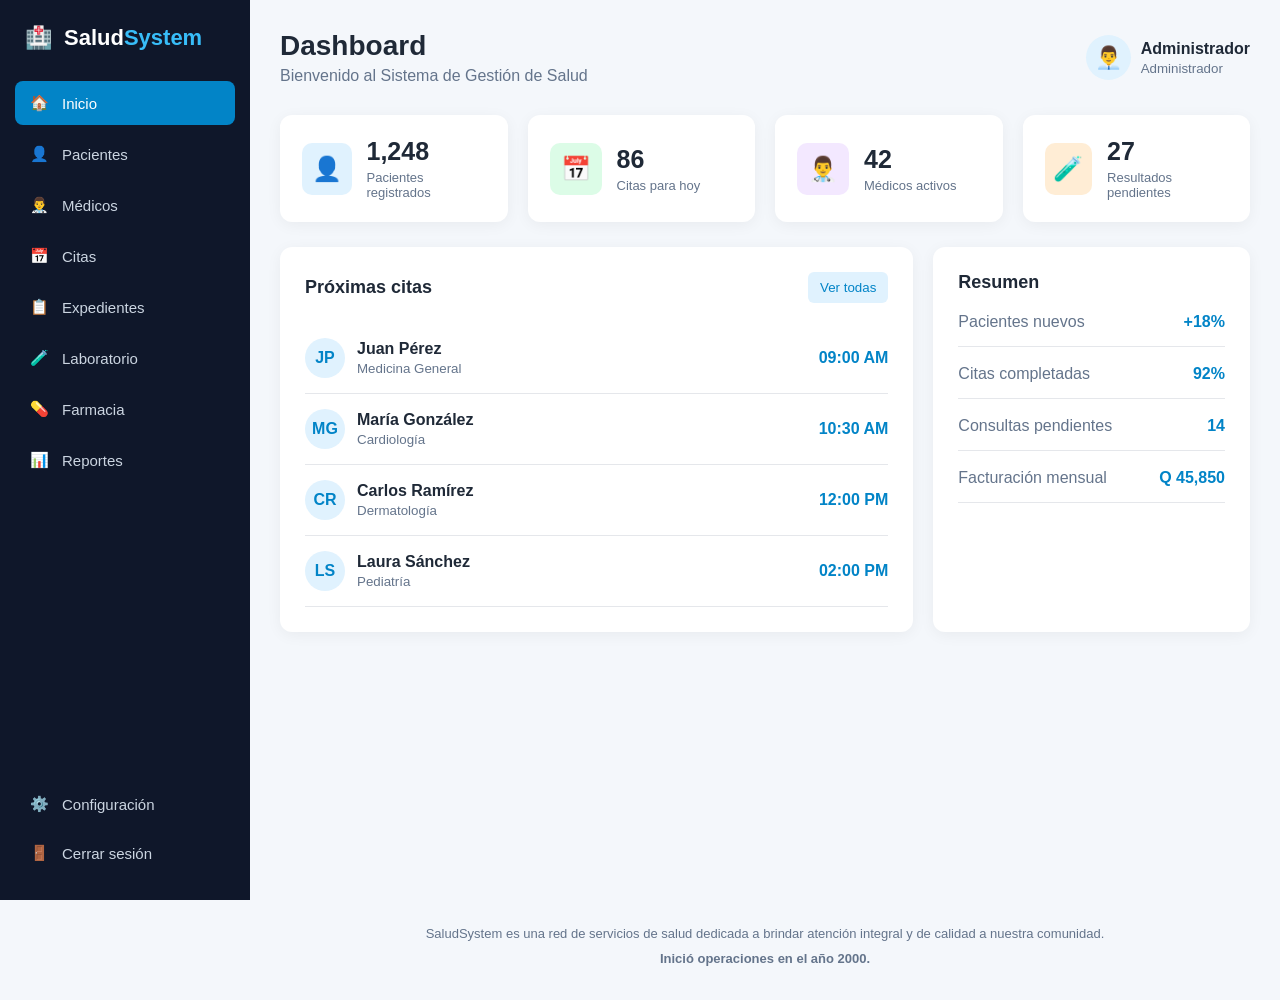
==== index.html @ f57873f2 "int Int" ====
<!DOCTYPE html>
<html lang="es">
<head>
    <meta charset="UTF-8">
    <meta name="viewport" content="width=device-width, initial-scale=1.0">

    <title>Sistema de Gestión de Salud</title>

    <link rel="stylesheet" href="index.css">
</head>

<body>

    <!-- MENÚ LATERAL -->
    <aside class="sidebar">

        <div class="logo">
            🏥
            <span>Salud<span>System</span></span>
        </div>

        <nav>

            <a href="index.html" class="active">
                🏠
            <span>Inicio</span>
        </a>

            <a href="pacientes/pacientes.html">
                👤
            <span>Pacientes</span>
        </a>

        <a href="medicos/medicos.html">
            👨‍⚕️
            <span>Médicos</span>
        </a>

        <a href="citas/citas.html">
            📅
            <span>Citas</span>
        </a>

        <a href="expedientes/expedientes.html">
            📋
            <span>Expedientes</span>
        </a>

        <a href="laboratorio/laboratorio.html">
            🧪
            <span>Laboratorio</span>
        </a>

        <a href="farmacia/farmacia.html">
            💊
            <span>Farmacia</span>
        </a>

        <a href="reportes/reportes.html">
            📊
            <span>Reportes</span>
        </a>
        

    </nav>


        <div class="sidebar-bottom">

            <a href="configuracion/configuracion.html">
                ⚙️
                 <span>Configuración</span>
            </a>

            <a href="login/login.html" id="cerrarSesion">
                🚪
                <span>Cerrar sesión</span>
            </a>

        </div>

    </aside>


    <!-- CONTENIDO PRINCIPAL -->
    <main class="main">

        <!-- BARRA SUPERIOR -->
        <header class="topbar">

            <div>
                <h2>Dashboard</h2>
                <p>Bienvenido al Sistema de Gestión de Salud</p>
            </div>

            <div class="user">

                <div class="user-icon">
                    👨‍💼
                </div>

                <div>
                    <strong>Administrador</strong>
                    <small>Administrador</small>
                </div>

            </div>

        </header>


        <!-- TARJETAS -->
        <section class="cards">

            <div class="card">

                <div class="card-icon blue">
                    👤
                </div>

                <div>
                    <h3>1,248</h3>
                    <p>Pacientes registrados</p>
                </div>

            </div>


            <div class="card">

                <div class="card-icon green">
                    📅
                </div>

                <div>
                    <h3>86</h3>
                    <p>Citas para hoy</p>
                </div>

            </div>


            <div class="card">

                <div class="card-icon purple">
                    👨‍⚕️
                </div>

                <div>
                    <h3>42</h3>
                    <p>Médicos activos</p>
                </div>

            </div>


            <div class="card">

                <div class="card-icon orange">
                    🧪
                </div>

                <div>
                    <h3>27</h3>
                    <p>Resultados pendientes</p>
                </div>

            </div>

        </section>


        <!-- CONTENIDO -->
        <section class="dashboard-grid">

            <div class="panel">

                <div class="panel-header">

                    <h3>Próximas citas</h3>

                    <button>Ver todas</button>

                </div>


                <div class="appointment">

                    <div class="patient">
                        <div class="avatar">JP</div>

                        <div>
                            <strong>Juan Pérez</strong>
                            <small>Medicina General</small>
                        </div>
                    </div>

                    <span>09:00 AM</span>

                </div>


                <div class="appointment">

                    <div class="patient">
                        <div class="avatar">MG</div>

                        <div>
                            <strong>María González</strong>
                            <small>Cardiología</small>
                        </div>
                    </div>

                    <span>10:30 AM</span>

                </div>


                <div class="appointment">

                    <div class="patient">
                        <div class="avatar">CR</div>

                        <div>
                            <strong>Carlos Ramírez</strong>
                            <small>Dermatología</small>
                        </div>
                    </div>

                    <span>12:00 PM</span>

                </div>


                <div class="appointment">

                    <div class="patient">
                        <div class="avatar">LS</div>

                        <div>
                            <strong>Laura Sánchez</strong>
                            <small>Pediatría</small>
                        </div>
                    </div>

                    <span>02:00 PM</span>

                </div>

            </div>


            <div class="panel">

                <div class="panel-header">

                    <h3>Resumen</h3>

                </div>

                <div class="summary">

                    <div>
                        <span>Pacientes nuevos</span>
                        <strong>+18%</strong>
                    </div>

                    <div>
                        <span>Citas completadas</span>
                        <strong>92%</strong>
                    </div>

                    <div>
                        <span>Consultas pendientes</span>
                        <strong>14</strong>
                    </div>

                    <div>
                        <span>Facturación mensual</span>
                        <strong>Q 45,850</strong>
                    </div>

                </div>

            </div>

        </section>

    </main>
    
    <footer class="site-footer">
        <div class="container">
            <p>SaludSystem es una red de servicios de salud dedicada a brindar atención integral y de calidad a nuestra comunidad.</p>
            <p><strong>Inició operaciones en el año 2000.</strong></p>
        </div>
    </footer>

    <script src="index.js"></script>

</body>
</html>
---- index.css ----
* {
    margin: 0;
    padding: 0;
    box-sizing: border-box;
}

body {
    font-family: Arial, Helvetica, sans-serif;
    background: #f4f7fb;
    color: #1f2937;
}


/* =========================
   MENÚ LATERAL
========================= */

.sidebar {
    position: fixed;
    left: 0;
    top: 0;

    width: 250px;
    height: 100vh;

    background: #0f172a;
    color: white;

    display: flex;
    flex-direction: column;

    padding: 25px 15px;
}


.logo {
    display: flex;
    align-items: center;
    gap: 12px;

    font-size: 22px;
    font-weight: bold;

    padding: 0 10px 30px;
}

.logo span span {
    color: #38bdf8;
}


.sidebar nav {
    display: flex;
    flex-direction: column;
    gap: 7px;
}


.sidebar a {
    text-decoration: none;
    color: #cbd5e1;

    padding: 13px 15px;

    border-radius: 8px;

    display: flex;
    align-items: center;
    gap: 13px;

    font-size: 15px;

    transition: 0.2s;
}


.sidebar a:hover {
    background: #1e293b;
    color: white;
}


.sidebar a.active {
    background: #0284c7;
    color: white;
}


.sidebar-bottom {
    margin-top: auto;

    display: flex;
    flex-direction: column;
    gap: 5px;
}


/* =========================
   CONTENIDO
========================= */

.main {
    margin-left: 250px;

    min-height: 100vh;

    padding: 30px;
}


/* =========================
   BARRA SUPERIOR
========================= */

.topbar {
    display: flex;

    justify-content: space-between;
    align-items: center;

    margin-bottom: 30px;
}


.topbar h2 {
    font-size: 28px;
    margin-bottom: 5px;
}


.topbar p {
    color: #64748b;
}


.user {
    display: flex;
    align-items: center;
    gap: 10px;
}


.user-icon {
    width: 45px;
    height: 45px;

    border-radius: 50%;

    background: #e0f2fe;

    display: flex;
    align-items: center;
    justify-content: center;

    font-size: 22px;
}


.user small {
    display: block;
    color: #64748b;

    margin-top: 3px;
}


/* =========================
   TARJETAS
========================= */

.cards {
    display: grid;

    grid-template-columns: repeat(4, 1fr);

    gap: 20px;

    margin-bottom: 25px;
}


.card {
    background: white;

    padding: 22px;

    border-radius: 12px;

    display: flex;
    align-items: center;

    gap: 15px;

    box-shadow: 0 3px 15px rgba(0,0,0,0.05);
}


.card-icon {
    width: 52px;
    height: 52px;

    border-radius: 10px;

    display: flex;
    align-items: center;
    justify-content: center;

    font-size: 24px;
}


.blue {
    background: #e0f2fe;
}


.green {
    background: #dcfce7;
}


.purple {
    background: #f3e8ff;
}


.orange {
    background: #ffedd5;
}


.card h3 {
    font-size: 25px;
}


.card p {
    color: #64748b;

    font-size: 13px;

    margin-top: 4px;
}


/* =========================
   PANELES
========================= */

.dashboard-grid {
    display: grid;

    grid-template-columns: 2fr 1fr;

    gap: 20px;
}


.panel {
    background: white;

    border-radius: 12px;

    padding: 25px;

    box-shadow: 0 3px 15px rgba(0,0,0,0.05);
}


.panel-header {
    display: flex;

    justify-content: space-between;

    align-items: center;

    margin-bottom: 20px;
}


.panel-header h3 {
    font-size: 18px;
}


.panel-header button {
    border: none;

    background: #e0f2fe;

    color: #0284c7;

    padding: 8px 12px;

    border-radius: 6px;

    cursor: pointer;
}


/* =========================
   CITAS
========================= */

.appointment {
    display: flex;

    justify-content: space-between;
    align-items: center;

    padding: 15px 0;

    border-bottom: 1px solid #e5e7eb;
}


.patient {
    display: flex;

    align-items: center;

    gap: 12px;
}


.avatar {
    width: 40px;
    height: 40px;

    border-radius: 50%;

    background: #e0f2fe;

    color: #0284c7;

    display: flex;
    align-items: center;
    justify-content: center;

    font-weight: bold;
}


.patient small {
    display: block;

    color: #64748b;

    margin-top: 3px;
}


.appointment > span {
    color: #0284c7;

    font-weight: bold;
}


/* =========================
   RESUMEN
========================= */

.summary {
    display: flex;

    flex-direction: column;

    gap: 18px;
}


.summary div {
    display: flex;

    justify-content: space-between;

    padding-bottom: 15px;

    border-bottom: 1px solid #e5e7eb;
}


.summary span {
    color: #64748b;
}


.summary strong {
    color: #0284c7;
}


/* =========================
   PIE DE PÁGINA
========================= */

.site-footer {
    width: calc(100% - 250px);
    margin-left: 250px;
    padding: 24px 30px 30px;
    text-align: center;
    color: #64748b;
    font-size: 13px;
    line-height: 1.6;
}


.site-footer .container {
    max-width: 850px;
    margin: 0 auto;
}


.site-footer p + p {
    margin-top: 4px;
}


/* =========================
   RESPONSIVE
========================= */

@media (max-width: 1000px) {

    .cards {
        grid-template-columns: repeat(2, 1fr);
    }

    .dashboard-grid {
        grid-template-columns: 1fr;
    }

}


@media (max-width: 700px) {

    .sidebar {
        width: 70px;
    }

    .sidebar .logo span,
    .sidebar a span {
        display: none;
    }

    .main {
        margin-left: 70px;

        padding: 20px;
    }

    .site-footer {
        width: calc(100% - 70px);
        margin-left: 70px;
        padding: 20px;
    }

    .cards {
        grid-template-columns: 1fr;
    }

}
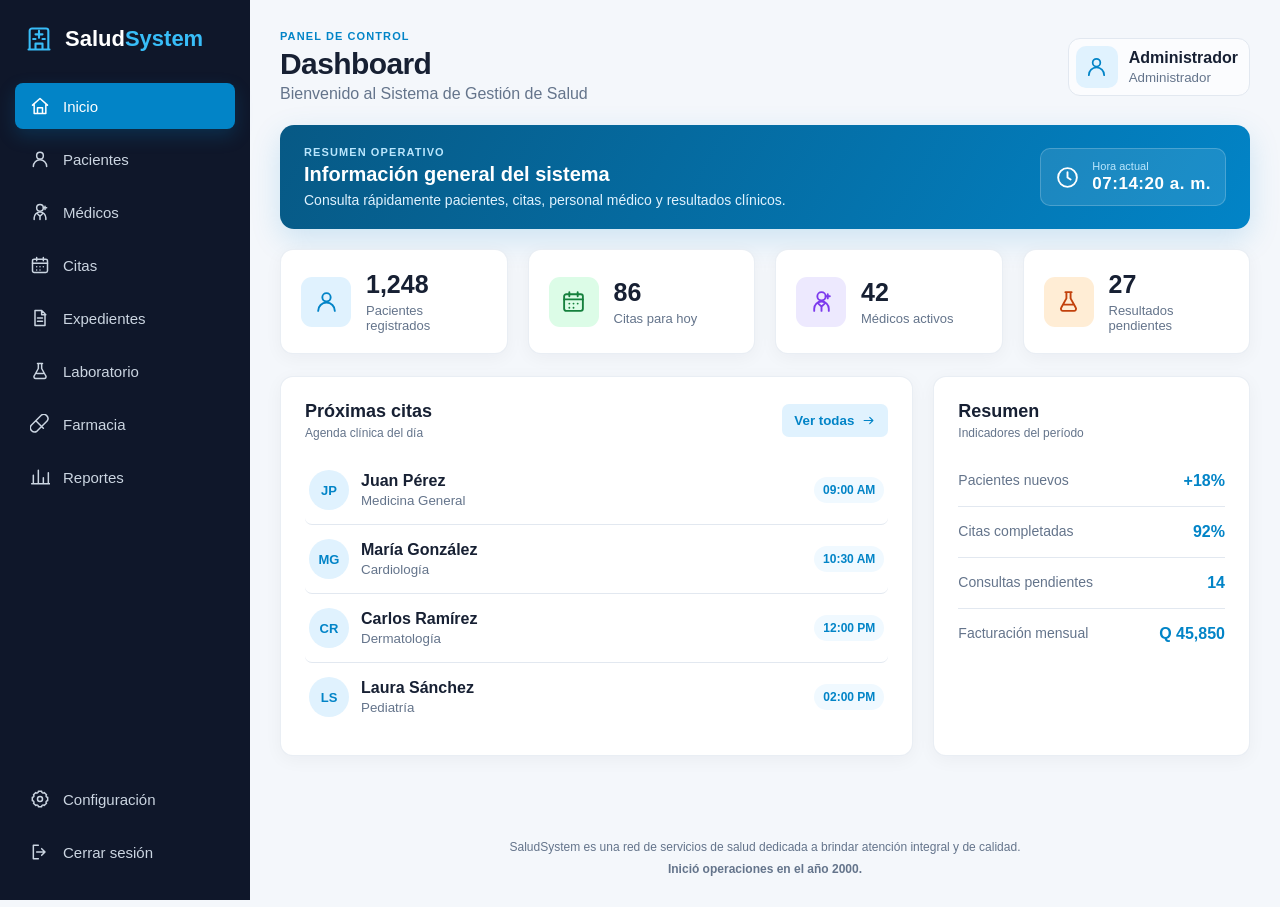
==== commit 25f3b54b: "Conexion de todos los modulos a la bd de Oracle" ====
--- a/index.html
+++ b/index.html
@@ -3,299 +3,119 @@
 <head>
     <meta charset="UTF-8">
     <meta name="viewport" content="width=device-width, initial-scale=1.0">
+    <title>Inicio | SaludSystem</title>
+    <link rel="stylesheet" href="index.css?v=2">
+</head>
+<body>
+    <svg class="svg-library" aria-hidden="true">
+        <symbol id="i-hospital" viewBox="0 0 24 24"><path d="M4 21V5a2 2 0 0 1 2-2h12a2 2 0 0 1 2 2v16M9 21v-5h6v5M9 8h6M12 5v6M7 12h2M15 12h2M3 21h18"/></symbol>
+        <symbol id="i-home" viewBox="0 0 24 24"><path d="m3 11 9-8 9 8M5 10v11h14V10M9 21v-7h6v7"/></symbol>
+        <symbol id="i-user" viewBox="0 0 24 24"><circle cx="12" cy="8" r="4"/><path d="M4 21a8 8 0 0 1 16 0"/></symbol>
+        <symbol id="i-doctor" viewBox="0 0 24 24"><circle cx="12" cy="7" r="4"/><path d="M5 21v-2a7 7 0 0 1 14 0v2M9 14l3 3 3-3M12 17v4M18 5v4M16 7h4"/></symbol>
+        <symbol id="i-calendar" viewBox="0 0 24 24"><rect x="3" y="5" width="18" height="16" rx="2"/><path d="M16 3v4M8 3v4M3 10h18M8 14h.01M12 14h.01M16 14h.01M8 18h.01M12 18h.01"/></symbol>
+        <symbol id="i-file" viewBox="0 0 24 24"><path d="M6 3h8l4 4v14H6zM14 3v5h5M9 12h6M9 16h6"/></symbol>
+        <symbol id="i-flask" viewBox="0 0 24 24"><path d="M9 3h6M10 3v6l-5 9a2 2 0 0 0 2 3h10a2 2 0 0 0 2-3l-5-9V3M8 15h8"/></symbol>
+        <symbol id="i-pill" viewBox="0 0 24 24"><path d="M8.5 20.5a5 5 0 0 1-7-7l12-12a5 5 0 0 1 7 7zM7 8l9 9"/></symbol>
+        <symbol id="i-chart" viewBox="0 0 24 24"><path d="M4 20V10M10 20V4M16 20v-7M22 20V7M2 20h22"/></symbol>
+        <symbol id="i-settings" viewBox="0 0 24 24"><circle cx="12" cy="12" r="3"/><path d="M19.4 15a1.7 1.7 0 0 0 .3 1.9l.1.1-2.8 2.8-.1-.1a1.7 1.7 0 0 0-1.9-.3 1.7 1.7 0 0 0-1 1.6v.2h-4V21a1.7 1.7 0 0 0-1-1.6 1.7 1.7 0 0 0-1.9.3l-.1.1L4.2 17l.1-.1a1.7 1.7 0 0 0 .3-1.9A1.7 1.7 0 0 0 3 14H2.8v-4H3a1.7 1.7 0 0 0 1.6-1 1.7 1.7 0 0 0-.3-1.9L4.2 7 7 4.2l.1.1A1.7 1.7 0 0 0 9 4.6a1.7 1.7 0 0 0 1-1.6v-.2h4V3a1.7 1.7 0 0 0 1 1.6 1.7 1.7 0 0 0 1.9-.3l.1-.1L19.8 7l-.1.1a1.7 1.7 0 0 0-.3 1.9 1.7 1.7 0 0 0 1.6 1h.2v4H21a1.7 1.7 0 0 0-1.6 1Z"/></symbol>
+        <symbol id="i-logout" viewBox="0 0 24 24"><path d="M10 4H4v16h6M14 8l4 4-4 4M8 12h10"/></symbol>
+        <symbol id="i-clock" viewBox="0 0 24 24"><circle cx="12" cy="12" r="9"/><path d="M12 7v5l3 2"/></symbol>
+        <symbol id="i-arrow" viewBox="0 0 24 24"><path d="M5 12h14M14 7l5 5-5 5"/></symbol>
+    </svg>
 
-    <title>Sistema de Gestión de Salud</title>
-
-    <link rel="stylesheet" href="index.css">
-</head>
-
-<body>
-
-    <!-- MENÚ LATERAL -->
     <aside class="sidebar">
-
         <div class="logo">
-            🏥
+            <svg class="logo-icon"><use href="#i-hospital"/></svg>
             <span>Salud<span>System</span></span>
         </div>
-
-        <nav>
-
-            <a href="index.html" class="active">
-                🏠
-            <span>Inicio</span>
-        </a>
-
-            <a href="pacientes/pacientes.html">
-                👤
-            <span>Pacientes</span>
-        </a>
-
-        <a href="medicos/medicos.html">
-            👨‍⚕️
-            <span>Médicos</span>
-        </a>
-
-        <a href="citas/citas.html">
-            📅
-            <span>Citas</span>
-        </a>
-
-        <a href="expedientes/expedientes.html">
-            📋
-            <span>Expedientes</span>
-        </a>
-
-        <a href="laboratorio/laboratorio.html">
-            🧪
-            <span>Laboratorio</span>
-        </a>
-
-        <a href="farmacia/farmacia.html">
-            💊
-            <span>Farmacia</span>
-        </a>
-
-        <a href="reportes/reportes.html">
-            📊
-            <span>Reportes</span>
-        </a>
-        
-
-    </nav>
-
-
+        <nav aria-label="Navegación principal">
+            <a href="index.html" class="active"><svg><use href="#i-home"/></svg><span>Inicio</span></a>
+            <a href="pacientes/pacientes.html"><svg><use href="#i-user"/></svg><span>Pacientes</span></a>
+            <a href="medicos/medicos.html"><svg><use href="#i-doctor"/></svg><span>Médicos</span></a>
+            <a href="citas/citas.html"><svg><use href="#i-calendar"/></svg><span>Citas</span></a>
+            <a href="expedientes/expedientes.html"><svg><use href="#i-file"/></svg><span>Expedientes</span></a>
+            <a href="laboratorio/laboratorio.html"><svg><use href="#i-flask"/></svg><span>Laboratorio</span></a>
+            <a href="farmacia/farmacia.html"><svg><use href="#i-pill"/></svg><span>Farmacia</span></a>
+            <a href="reportes/reportes.html"><svg><use href="#i-chart"/></svg><span>Reportes</span></a>
+        </nav>
         <div class="sidebar-bottom">
-
-            <a href="configuracion/configuracion.html">
-                ⚙️
-                 <span>Configuración</span>
-            </a>
-
-            <a href="login/login.html" id="cerrarSesion">
-                🚪
-                <span>Cerrar sesión</span>
-            </a>
-
+            <a href="configuracion/configuracion.html"><svg><use href="#i-settings"/></svg><span>Configuración</span></a>
+            <a href="login/login.html" id="cerrarSesion"><svg><use href="#i-logout"/></svg><span>Cerrar sesión</span></a>
         </div>
-
     </aside>
 
-
-    <!-- CONTENIDO PRINCIPAL -->
     <main class="main">
-
-        <!-- BARRA SUPERIOR -->
         <header class="topbar">
-
             <div>
-                <h2>Dashboard</h2>
+                <span class="eyebrow">Panel de control</span>
+                <h1>Dashboard</h1>
                 <p>Bienvenido al Sistema de Gestión de Salud</p>
             </div>
-
             <div class="user">
-
-                <div class="user-icon">
-                    👨‍💼
-                </div>
-
-                <div>
-                    <strong>Administrador</strong>
-                    <small>Administrador</small>
-                </div>
-
+                <div class="user-icon"><svg><use href="#i-user"/></svg></div>
+                <div><strong>Administrador</strong><small>Administrador</small></div>
             </div>
-
         </header>
 
-
-        <!-- TARJETAS -->
-        <section class="cards">
-
-            <div class="card">
-
-                <div class="card-icon blue">
-                    👤
-                </div>
-
-                <div>
-                    <h3>1,248</h3>
-                    <p>Pacientes registrados</p>
-                </div>
-
+        <section class="welcome-strip">
+            <div>
+                <span class="welcome-label">Resumen operativo</span>
+                <h2>Información general del sistema</h2>
+                <p>Consulta rápidamente pacientes, citas, personal médico y resultados clínicos.</p>
             </div>
-
-
-            <div class="card">
-
-                <div class="card-icon green">
-                    📅
-                </div>
-
-                <div>
-                    <h3>86</h3>
-                    <p>Citas para hoy</p>
-                </div>
-
+            <div class="current-time">
+                <svg><use href="#i-clock"/></svg>
+                <div><span>Hora actual</span><strong id="horaActual">--:--:--</strong></div>
             </div>
-
-
-            <div class="card">
-
-                <div class="card-icon purple">
-                    👨‍⚕️
-                </div>
-
-                <div>
-                    <h3>42</h3>
-                    <p>Médicos activos</p>
-                </div>
-
-            </div>
-
-
-            <div class="card">
-
-                <div class="card-icon orange">
-                    🧪
-                </div>
-
-                <div>
-                    <h3>27</h3>
-                    <p>Resultados pendientes</p>
-                </div>
-
-            </div>
-
         </section>
 
-
-        <!-- CONTENIDO -->
-        <section class="dashboard-grid">
-
-            <div class="panel">
-
-                <div class="panel-header">
-
-                    <h3>Próximas citas</h3>
-
-                    <button>Ver todas</button>
-
-                </div>
-
-
-                <div class="appointment">
-
-                    <div class="patient">
-                        <div class="avatar">JP</div>
-
-                        <div>
-                            <strong>Juan Pérez</strong>
-                            <small>Medicina General</small>
-                        </div>
-                    </div>
-
-                    <span>09:00 AM</span>
-
-                </div>
-
-
-                <div class="appointment">
-
-                    <div class="patient">
-                        <div class="avatar">MG</div>
-
-                        <div>
-                            <strong>María González</strong>
-                            <small>Cardiología</small>
-                        </div>
-                    </div>
-
-                    <span>10:30 AM</span>
-
-                </div>
-
-
-                <div class="appointment">
-
-                    <div class="patient">
-                        <div class="avatar">CR</div>
-
-                        <div>
-                            <strong>Carlos Ramírez</strong>
-                            <small>Dermatología</small>
-                        </div>
-                    </div>
-
-                    <span>12:00 PM</span>
-
-                </div>
-
-
-                <div class="appointment">
-
-                    <div class="patient">
-                        <div class="avatar">LS</div>
-
-                        <div>
-                            <strong>Laura Sánchez</strong>
-                            <small>Pediatría</small>
-                        </div>
-                    </div>
-
-                    <span>02:00 PM</span>
-
-                </div>
-
-            </div>
-
-
-            <div class="panel">
-
-                <div class="panel-header">
-
-                    <h3>Resumen</h3>
-
-                </div>
-
-                <div class="summary">
-
-                    <div>
-                        <span>Pacientes nuevos</span>
-                        <strong>+18%</strong>
-                    </div>
-
-                    <div>
-                        <span>Citas completadas</span>
-                        <strong>92%</strong>
-                    </div>
-
-                    <div>
-                        <span>Consultas pendientes</span>
-                        <strong>14</strong>
-                    </div>
-
-                    <div>
-                        <span>Facturación mensual</span>
-                        <strong>Q 45,850</strong>
-                    </div>
-
-                </div>
-
-            </div>
-
+        <section class="cards" aria-label="Indicadores principales">
+            <article class="card">
+                <div class="card-icon blue"><svg><use href="#i-user"/></svg></div>
+                <div><h3>1,248</h3><p>Pacientes registrados</p></div>
+            </article>
+            <article class="card">
+                <div class="card-icon green"><svg><use href="#i-calendar"/></svg></div>
+                <div><h3>86</h3><p>Citas para hoy</p></div>
+            </article>
+            <article class="card">
+                <div class="card-icon purple"><svg><use href="#i-doctor"/></svg></div>
+                <div><h3>42</h3><p>Médicos activos</p></div>
+            </article>
+            <article class="card">
+                <div class="card-icon orange"><svg><use href="#i-flask"/></svg></div>
+                <div><h3>27</h3><p>Resultados pendientes</p></div>
+            </article>
         </section>
 
+        <section class="dashboard-grid">
+            <article class="panel">
+                <div class="panel-header">
+                    <div><h2>Próximas citas</h2><p>Agenda clínica del día</p></div>
+                    <button type="button" id="verCitas">Ver todas <svg><use href="#i-arrow"/></svg></button>
+                </div>
+                <div class="appointment"><div class="patient"><div class="avatar">JP</div><div><strong>Juan Pérez</strong><small>Medicina General</small></div></div><span>09:00 AM</span></div>
+                <div class="appointment"><div class="patient"><div class="avatar">MG</div><div><strong>María González</strong><small>Cardiología</small></div></div><span>10:30 AM</span></div>
+                <div class="appointment"><div class="patient"><div class="avatar">CR</div><div><strong>Carlos Ramírez</strong><small>Dermatología</small></div></div><span>12:00 PM</span></div>
+                <div class="appointment"><div class="patient"><div class="avatar">LS</div><div><strong>Laura Sánchez</strong><small>Pediatría</small></div></div><span>02:00 PM</span></div>
+            </article>
+
+            <article class="panel">
+                <div class="panel-header"><div><h2>Resumen</h2><p>Indicadores del período</p></div></div>
+                <div class="summary">
+                    <div><span>Pacientes nuevos</span><strong>+18%</strong></div>
+                    <div><span>Citas completadas</span><strong>92%</strong></div>
+                    <div><span>Consultas pendientes</span><strong>14</strong></div>
+                    <div><span>Facturación mensual</span><strong>Q 45,850</strong></div>
+                </div>
+            </article>
+        </section>
     </main>
-    
+
     <footer class="site-footer">
-        <div class="container">
-            <p>SaludSystem es una red de servicios de salud dedicada a brindar atención integral y de calidad a nuestra comunidad.</p>
-            <p><strong>Inició operaciones en el año 2000.</strong></p>
-        </div>
+        <p>SaludSystem es una red de servicios de salud dedicada a brindar atención integral y de calidad.</p>
+        <p><strong>Inició operaciones en el año 2000.</strong></p>
     </footer>
-
-    <script src="index.js"></script>
-
+    <script src="index.js?v=2"></script>
 </body>
-</html>+</html>
--- a/index.css
+++ b/index.css
@@ -1,464 +1,23 @@
-* {
-    margin: 0;
-    padding: 0;
-    box-sizing: border-box;
-}
-
-body {
-    font-family: Arial, Helvetica, sans-serif;
-    background: #f4f7fb;
-    color: #1f2937;
-}
-
-
-/* =========================
-   MENÚ LATERAL
-========================= */
-
-.sidebar {
-    position: fixed;
-    left: 0;
-    top: 0;
-
-    width: 250px;
-    height: 100vh;
-
-    background: #0f172a;
-    color: white;
-
-    display: flex;
-    flex-direction: column;
-
-    padding: 25px 15px;
-}
-
-
-.logo {
-    display: flex;
-    align-items: center;
-    gap: 12px;
-
-    font-size: 22px;
-    font-weight: bold;
-
-    padding: 0 10px 30px;
-}
-
-.logo span span {
-    color: #38bdf8;
-}
-
-
-.sidebar nav {
-    display: flex;
-    flex-direction: column;
-    gap: 7px;
-}
-
-
-.sidebar a {
-    text-decoration: none;
-    color: #cbd5e1;
-
-    padding: 13px 15px;
-
-    border-radius: 8px;
-
-    display: flex;
-    align-items: center;
-    gap: 13px;
-
-    font-size: 15px;
-
-    transition: 0.2s;
-}
-
-
-.sidebar a:hover {
-    background: #1e293b;
-    color: white;
-}
-
-
-.sidebar a.active {
-    background: #0284c7;
-    color: white;
-}
-
-
-.sidebar-bottom {
-    margin-top: auto;
-
-    display: flex;
-    flex-direction: column;
-    gap: 5px;
-}
-
-
-/* =========================
-   CONTENIDO
-========================= */
-
-.main {
-    margin-left: 250px;
-
-    min-height: 100vh;
-
-    padding: 30px;
-}
-
-
-/* =========================
-   BARRA SUPERIOR
-========================= */
-
-.topbar {
-    display: flex;
-
-    justify-content: space-between;
-    align-items: center;
-
-    margin-bottom: 30px;
-}
-
-
-.topbar h2 {
-    font-size: 28px;
-    margin-bottom: 5px;
-}
-
-
-.topbar p {
-    color: #64748b;
-}
-
-
-.user {
-    display: flex;
-    align-items: center;
-    gap: 10px;
-}
-
-
-.user-icon {
-    width: 45px;
-    height: 45px;
-
-    border-radius: 50%;
-
-    background: #e0f2fe;
-
-    display: flex;
-    align-items: center;
-    justify-content: center;
-
-    font-size: 22px;
-}
-
-
-.user small {
-    display: block;
-    color: #64748b;
-
-    margin-top: 3px;
-}
-
-
-/* =========================
-   TARJETAS
-========================= */
-
-.cards {
-    display: grid;
-
-    grid-template-columns: repeat(4, 1fr);
-
-    gap: 20px;
-
-    margin-bottom: 25px;
-}
-
-
-.card {
-    background: white;
-
-    padding: 22px;
-
-    border-radius: 12px;
-
-    display: flex;
-    align-items: center;
-
-    gap: 15px;
-
-    box-shadow: 0 3px 15px rgba(0,0,0,0.05);
-}
-
-
-.card-icon {
-    width: 52px;
-    height: 52px;
-
-    border-radius: 10px;
-
-    display: flex;
-    align-items: center;
-    justify-content: center;
-
-    font-size: 24px;
-}
-
-
-.blue {
-    background: #e0f2fe;
-}
-
-
-.green {
-    background: #dcfce7;
-}
-
-
-.purple {
-    background: #f3e8ff;
-}
-
-
-.orange {
-    background: #ffedd5;
-}
-
-
-.card h3 {
-    font-size: 25px;
-}
-
-
-.card p {
-    color: #64748b;
-
-    font-size: 13px;
-
-    margin-top: 4px;
-}
-
-
-/* =========================
-   PANELES
-========================= */
-
-.dashboard-grid {
-    display: grid;
-
-    grid-template-columns: 2fr 1fr;
-
-    gap: 20px;
-}
-
-
-.panel {
-    background: white;
-
-    border-radius: 12px;
-
-    padding: 25px;
-
-    box-shadow: 0 3px 15px rgba(0,0,0,0.05);
-}
-
-
-.panel-header {
-    display: flex;
-
-    justify-content: space-between;
-
-    align-items: center;
-
-    margin-bottom: 20px;
-}
-
-
-.panel-header h3 {
-    font-size: 18px;
-}
-
-
-.panel-header button {
-    border: none;
-
-    background: #e0f2fe;
-
-    color: #0284c7;
-
-    padding: 8px 12px;
-
-    border-radius: 6px;
-
-    cursor: pointer;
-}
-
-
-/* =========================
-   CITAS
-========================= */
-
-.appointment {
-    display: flex;
-
-    justify-content: space-between;
-    align-items: center;
-
-    padding: 15px 0;
-
-    border-bottom: 1px solid #e5e7eb;
-}
-
-
-.patient {
-    display: flex;
-
-    align-items: center;
-
-    gap: 12px;
-}
-
-
-.avatar {
-    width: 40px;
-    height: 40px;
-
-    border-radius: 50%;
-
-    background: #e0f2fe;
-
-    color: #0284c7;
-
-    display: flex;
-    align-items: center;
-    justify-content: center;
-
-    font-weight: bold;
-}
-
-
-.patient small {
-    display: block;
-
-    color: #64748b;
-
-    margin-top: 3px;
-}
-
-
-.appointment > span {
-    color: #0284c7;
-
-    font-weight: bold;
-}
-
-
-/* =========================
-   RESUMEN
-========================= */
-
-.summary {
-    display: flex;
-
-    flex-direction: column;
-
-    gap: 18px;
-}
-
-
-.summary div {
-    display: flex;
-
-    justify-content: space-between;
-
-    padding-bottom: 15px;
-
-    border-bottom: 1px solid #e5e7eb;
-}
-
-
-.summary span {
-    color: #64748b;
-}
-
-
-.summary strong {
-    color: #0284c7;
-}
-
-
-/* =========================
-   PIE DE PÁGINA
-========================= */
-
-.site-footer {
-    width: calc(100% - 250px);
-    margin-left: 250px;
-    padding: 24px 30px 30px;
-    text-align: center;
-    color: #64748b;
-    font-size: 13px;
-    line-height: 1.6;
-}
-
-
-.site-footer .container {
-    max-width: 850px;
-    margin: 0 auto;
-}
-
-
-.site-footer p + p {
-    margin-top: 4px;
-}
-
-
-/* =========================
-   RESPONSIVE
-========================= */
-
-@media (max-width: 1000px) {
-
-    .cards {
-        grid-template-columns: repeat(2, 1fr);
-    }
-
-    .dashboard-grid {
-        grid-template-columns: 1fr;
-    }
-
-}
-
-
-@media (max-width: 700px) {
-
-    .sidebar {
-        width: 70px;
-    }
-
-    .sidebar .logo span,
-    .sidebar a span {
-        display: none;
-    }
-
-    .main {
-        margin-left: 70px;
-
-        padding: 20px;
-    }
-
-    .site-footer {
-        width: calc(100% - 70px);
-        margin-left: 70px;
-        padding: 20px;
-    }
-
-    .cards {
-        grid-template-columns: 1fr;
-    }
-
-}+:root{--navy:#0f172a;--navy-soft:#1e293b;--primary:#0284c7;--primary-dark:#0369a1;--page:#f4f7fb;--text:#172033;--muted:#64748b;--line:#e2e8f0;--white:#fff}
+*{margin:0;padding:0;box-sizing:border-box}
+body{font-family:Arial,Helvetica,sans-serif;background:var(--page);color:var(--text);min-height:100vh}
+.svg-library{position:absolute;width:0;height:0;overflow:hidden}
+.sidebar{position:fixed;inset:0 auto 0 0;width:250px;height:100vh;background:var(--navy);color:#fff;padding:25px 15px;display:flex;flex-direction:column;z-index:20}
+.logo{display:flex;align-items:center;gap:12px;font-size:22px;font-weight:700;padding:0 10px 30px}.logo span span{color:#38bdf8}.logo-icon{width:28px;height:28px;color:#38bdf8}
+.sidebar nav,.sidebar-bottom{display:flex;flex-direction:column;gap:7px}.sidebar-bottom{margin-top:auto}
+.sidebar a{position:relative;display:flex;align-items:center;gap:13px;padding:13px 15px;border-radius:8px;color:#cbd5e1;text-decoration:none;font-size:15px;transition:.2s}
+.sidebar a svg{width:20px;height:20px;flex:none}.sidebar a:hover{background:var(--navy-soft);color:#fff;transform:translateX(2px)}.sidebar a.active{background:var(--primary);color:#fff;box-shadow:0 7px 18px rgba(2,132,199,.22)}
+svg{fill:none;stroke:currentColor;stroke-width:1.8;stroke-linecap:round;stroke-linejoin:round}
+.main{margin-left:250px;min-height:calc(100vh - 84px);padding:30px}
+.topbar{display:flex;justify-content:space-between;align-items:center;margin-bottom:22px}.eyebrow,.welcome-label{display:block;color:var(--primary);font-size:11px;font-weight:700;text-transform:uppercase;letter-spacing:.1em;margin-bottom:5px}.topbar h1{font-size:30px;letter-spacing:-.02em}.topbar p{color:var(--muted);margin-top:4px}
+.user{display:flex;align-items:center;gap:11px;padding:7px 11px 7px 7px;border:1px solid var(--line);border-radius:12px;background:rgba(255,255,255,.7)}.user-icon{width:42px;height:42px;border-radius:10px;background:#e0f2fe;color:var(--primary);display:grid;place-items:center}.user-icon svg{width:23px;height:23px}.user small{display:block;color:var(--muted);margin-top:3px}
+.welcome-strip{display:flex;justify-content:space-between;align-items:center;gap:25px;margin-bottom:20px;padding:21px 24px;border-radius:14px;color:#fff;background:linear-gradient(120deg,#075985,#0284c7);box-shadow:0 10px 30px rgba(2,132,199,.17)}.welcome-strip .welcome-label{color:#bae6fd}.welcome-strip h2{font-size:20px}.welcome-strip p{color:#e0f2fe;margin-top:6px;font-size:14px}.current-time{display:flex;align-items:center;gap:12px;min-width:185px;padding:11px 14px;border:1px solid rgba(255,255,255,.2);border-radius:10px;background:rgba(255,255,255,.1)}.current-time svg{width:25px;height:25px}.current-time span{display:block;font-size:11px;color:#bae6fd}.current-time strong{display:block;margin-top:2px;font-size:17px;letter-spacing:.03em}
+.cards{display:grid;grid-template-columns:repeat(4,minmax(0,1fr));gap:20px;margin-bottom:22px}.card{background:var(--white);padding:20px;border:1px solid rgba(226,232,240,.75);border-radius:13px;display:flex;align-items:center;gap:15px;box-shadow:0 4px 18px rgba(15,23,42,.045);transition:transform .2s,box-shadow .2s}.card:hover{transform:translateY(-3px);box-shadow:0 12px 28px rgba(15,23,42,.09)}.card-icon{width:50px;height:50px;flex:none;border-radius:11px;display:grid;place-items:center}.card-icon svg{width:25px;height:25px}.blue{background:#e0f2fe;color:#0284c7}.green{background:#dcfce7;color:#15803d}.purple{background:#ede9fe;color:#7c3aed}.orange{background:#ffedd5;color:#c2410c}.card h3{font-size:25px}.card p{color:var(--muted);font-size:13px;margin-top:4px}
+.dashboard-grid{display:grid;grid-template-columns:minmax(0,2fr) minmax(270px,1fr);gap:20px}.panel{background:#fff;border:1px solid rgba(226,232,240,.75);border-radius:13px;padding:24px;box-shadow:0 4px 18px rgba(15,23,42,.045)}.panel-header{display:flex;justify-content:space-between;align-items:center;margin-bottom:16px}.panel-header h2{font-size:18px}.panel-header p{color:var(--muted);font-size:12px;margin-top:4px}.panel-header button{border:0;background:#e0f2fe;color:var(--primary);padding:9px 12px;border-radius:7px;cursor:pointer;font-weight:700;display:inline-flex;align-items:center;gap:7px}.panel-header button svg{width:15px;height:15px}.panel-header button:hover{background:#bae6fd;color:var(--primary-dark)}
+.appointment{display:flex;justify-content:space-between;align-items:center;padding:14px 4px;border-bottom:1px solid var(--line);border-radius:7px;transition:.2s}.appointment:last-child{border-bottom:0}.appointment:hover{padding-left:10px;padding-right:10px;background:#f8fafc}.patient{display:flex;align-items:center;gap:12px}.avatar{width:40px;height:40px;border-radius:50%;background:#e0f2fe;color:var(--primary);display:grid;place-items:center;font-weight:700;font-size:13px}.patient small{display:block;color:var(--muted);margin-top:3px}.appointment>span{padding:6px 9px;border-radius:20px;background:#f0f9ff;color:var(--primary);font-size:12px;font-weight:700}
+.summary{display:flex;flex-direction:column}.summary div{display:flex;justify-content:space-between;gap:15px;padding:16px 0;border-bottom:1px solid var(--line)}.summary div:last-child{border-bottom:0}.summary span{color:var(--muted);font-size:14px}.summary strong{color:var(--primary);white-space:nowrap}
+.site-footer{width:calc(100% - 250px);margin-left:250px;padding:22px 30px 28px;text-align:center;color:var(--muted);font-size:12px;line-height:1.6}.site-footer p+p{margin-top:3px}
+@media(max-width:1050px){.cards{grid-template-columns:repeat(2,1fr)}.dashboard-grid{grid-template-columns:1fr}}
+@media(max-width:760px){.sidebar{width:72px;padding-left:10px;padding-right:10px}.logo{justify-content:center;padding-left:0;padding-right:0}.sidebar .logo span,.sidebar a span{display:none}.sidebar a{justify-content:center;padding:13px}.sidebar a:hover{transform:none}.main{margin-left:72px;padding:20px}.site-footer{width:calc(100% - 72px);margin-left:72px;padding:20px}.welcome-strip{align-items:flex-start;flex-direction:column}.current-time{width:100%}.user>div:last-child{display:none}.user{padding:6px}.cards{grid-template-columns:1fr}}
+@media(max-width:460px){.main{padding:16px}.topbar h1{font-size:26px}.topbar p{font-size:13px}.welcome-strip{padding:18px}.panel{padding:18px}.appointment>span{font-size:11px}}
+@media(prefers-reduced-motion:reduce){*,*::before,*::after{scroll-behavior:auto!important;transition:none!important;animation:none!important}}
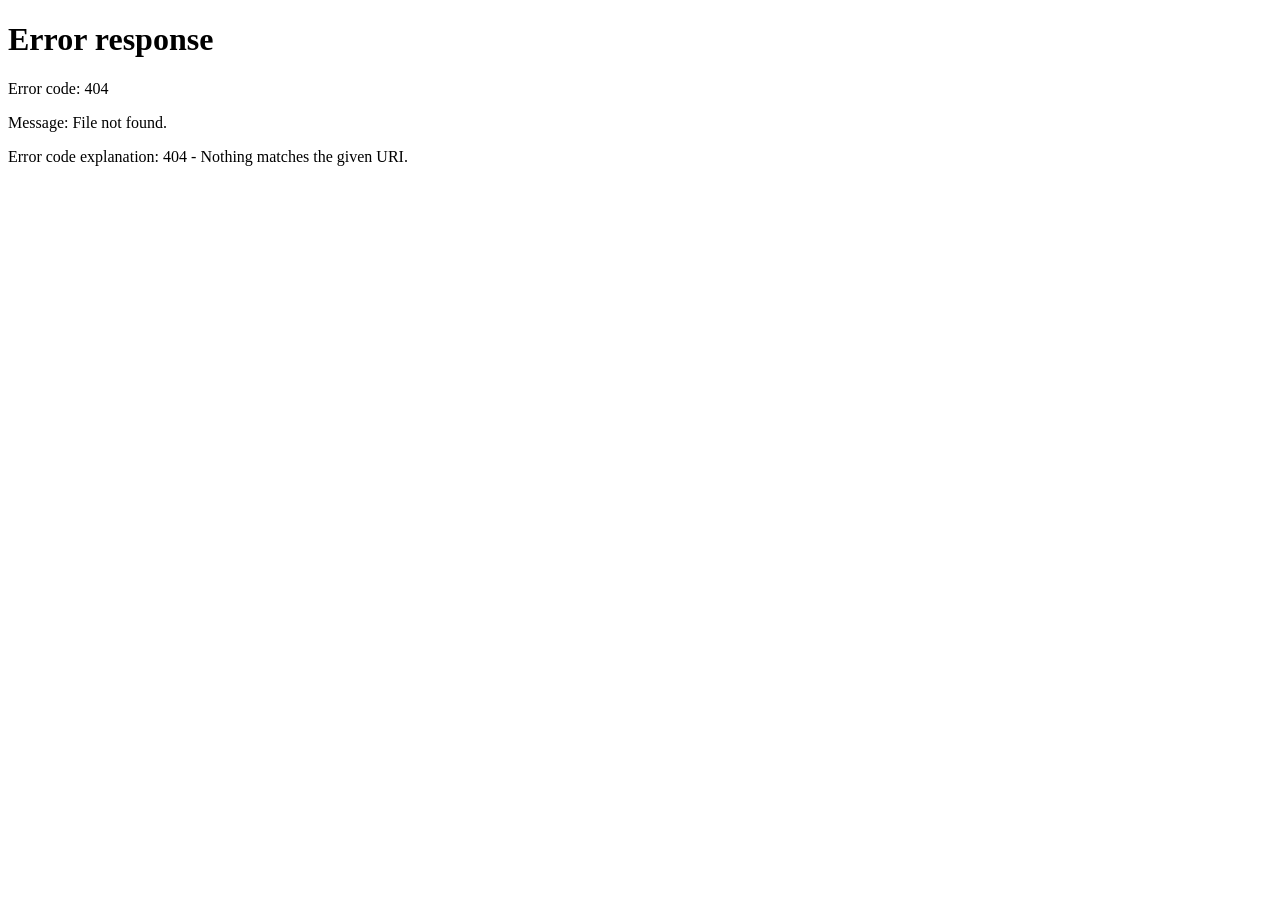
==== commit 5ddc21e5: "Se actualizo y conecto el login para darle acceso a distintos usarios con su respectivo modulo al cu" ====
--- a/index.html
+++ b/index.html
@@ -116,6 +116,7 @@
         <p>SaludSystem es una red de servicios de salud dedicada a brindar atención integral y de calidad.</p>
         <p><strong>Inició operaciones en el año 2000.</strong></p>
     </footer>
+    <script src="seguridad.js?v=5"></script>
     <script src="index.js?v=2"></script>
 </body>
 </html>
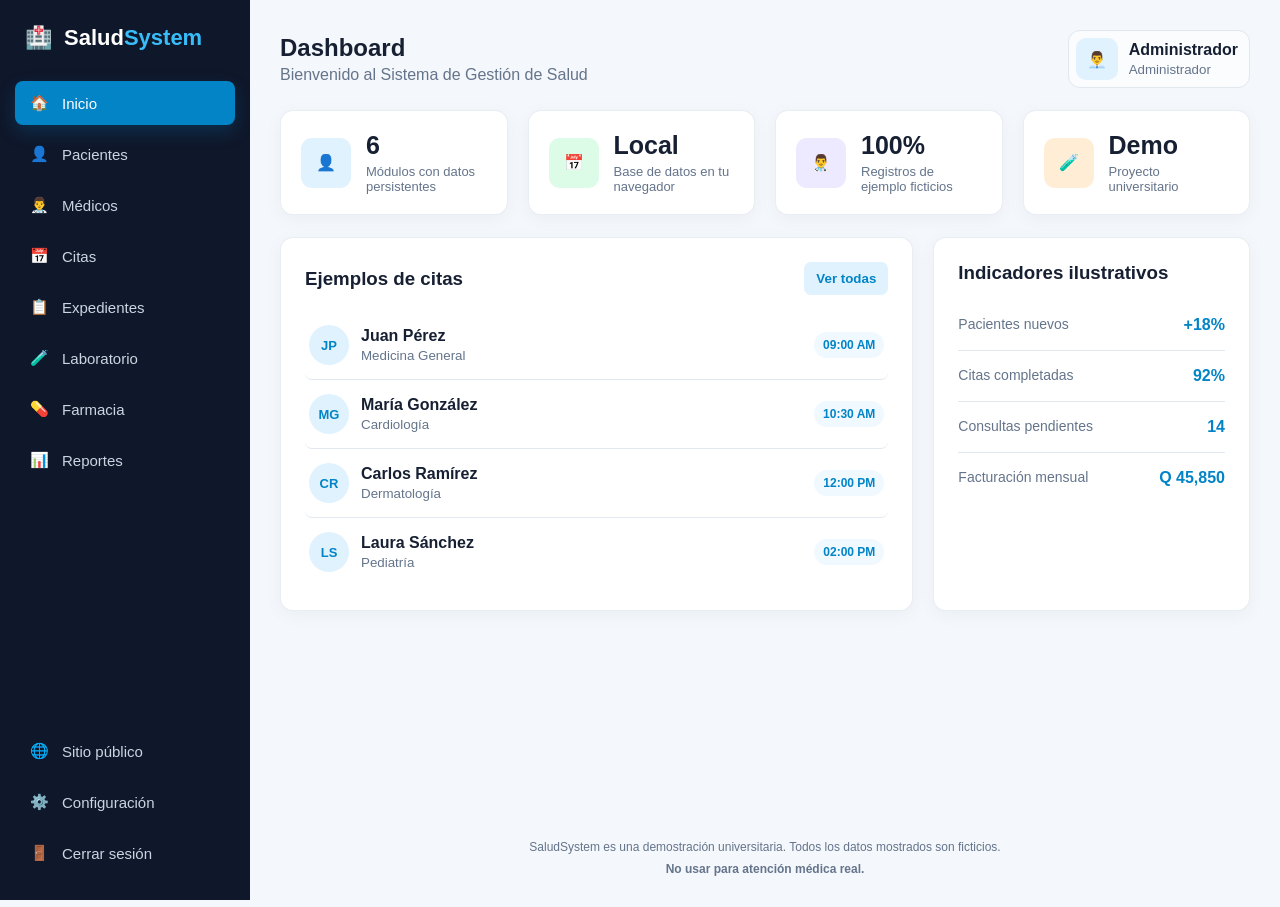
==== commit b7336717: "Agregar demo persistente y página de presentación" ====
--- a/index.html
+++ b/index.html
@@ -3,120 +3,304 @@
 <head>
     <meta charset="UTF-8">
     <meta name="viewport" content="width=device-width, initial-scale=1.0">
-    <title>Inicio | SaludSystem</title>
-    <link rel="stylesheet" href="index.css?v=2">
+
+    <title>Sistema de Gestión de Salud</title>
+
+    <link rel="stylesheet" href="index.css">
 </head>
+
 <body>
-    <svg class="svg-library" aria-hidden="true">
-        <symbol id="i-hospital" viewBox="0 0 24 24"><path d="M4 21V5a2 2 0 0 1 2-2h12a2 2 0 0 1 2 2v16M9 21v-5h6v5M9 8h6M12 5v6M7 12h2M15 12h2M3 21h18"/></symbol>
-        <symbol id="i-home" viewBox="0 0 24 24"><path d="m3 11 9-8 9 8M5 10v11h14V10M9 21v-7h6v7"/></symbol>
-        <symbol id="i-user" viewBox="0 0 24 24"><circle cx="12" cy="8" r="4"/><path d="M4 21a8 8 0 0 1 16 0"/></symbol>
-        <symbol id="i-doctor" viewBox="0 0 24 24"><circle cx="12" cy="7" r="4"/><path d="M5 21v-2a7 7 0 0 1 14 0v2M9 14l3 3 3-3M12 17v4M18 5v4M16 7h4"/></symbol>
-        <symbol id="i-calendar" viewBox="0 0 24 24"><rect x="3" y="5" width="18" height="16" rx="2"/><path d="M16 3v4M8 3v4M3 10h18M8 14h.01M12 14h.01M16 14h.01M8 18h.01M12 18h.01"/></symbol>
-        <symbol id="i-file" viewBox="0 0 24 24"><path d="M6 3h8l4 4v14H6zM14 3v5h5M9 12h6M9 16h6"/></symbol>
-        <symbol id="i-flask" viewBox="0 0 24 24"><path d="M9 3h6M10 3v6l-5 9a2 2 0 0 0 2 3h10a2 2 0 0 0 2-3l-5-9V3M8 15h8"/></symbol>
-        <symbol id="i-pill" viewBox="0 0 24 24"><path d="M8.5 20.5a5 5 0 0 1-7-7l12-12a5 5 0 0 1 7 7zM7 8l9 9"/></symbol>
-        <symbol id="i-chart" viewBox="0 0 24 24"><path d="M4 20V10M10 20V4M16 20v-7M22 20V7M2 20h22"/></symbol>
-        <symbol id="i-settings" viewBox="0 0 24 24"><circle cx="12" cy="12" r="3"/><path d="M19.4 15a1.7 1.7 0 0 0 .3 1.9l.1.1-2.8 2.8-.1-.1a1.7 1.7 0 0 0-1.9-.3 1.7 1.7 0 0 0-1 1.6v.2h-4V21a1.7 1.7 0 0 0-1-1.6 1.7 1.7 0 0 0-1.9.3l-.1.1L4.2 17l.1-.1a1.7 1.7 0 0 0 .3-1.9A1.7 1.7 0 0 0 3 14H2.8v-4H3a1.7 1.7 0 0 0 1.6-1 1.7 1.7 0 0 0-.3-1.9L4.2 7 7 4.2l.1.1A1.7 1.7 0 0 0 9 4.6a1.7 1.7 0 0 0 1-1.6v-.2h4V3a1.7 1.7 0 0 0 1 1.6 1.7 1.7 0 0 0 1.9-.3l.1-.1L19.8 7l-.1.1a1.7 1.7 0 0 0-.3 1.9 1.7 1.7 0 0 0 1.6 1h.2v4H21a1.7 1.7 0 0 0-1.6 1Z"/></symbol>
-        <symbol id="i-logout" viewBox="0 0 24 24"><path d="M10 4H4v16h6M14 8l4 4-4 4M8 12h10"/></symbol>
-        <symbol id="i-clock" viewBox="0 0 24 24"><circle cx="12" cy="12" r="9"/><path d="M12 7v5l3 2"/></symbol>
-        <symbol id="i-arrow" viewBox="0 0 24 24"><path d="M5 12h14M14 7l5 5-5 5"/></symbol>
-    </svg>
-
+
+    <!-- MENÚ LATERAL -->
     <aside class="sidebar">
+
         <div class="logo">
-            <svg class="logo-icon"><use href="#i-hospital"/></svg>
+            🏥
             <span>Salud<span>System</span></span>
         </div>
-        <nav aria-label="Navegación principal">
-            <a href="index.html" class="active"><svg><use href="#i-home"/></svg><span>Inicio</span></a>
-            <a href="pacientes/pacientes.html"><svg><use href="#i-user"/></svg><span>Pacientes</span></a>
-            <a href="medicos/medicos.html"><svg><use href="#i-doctor"/></svg><span>Médicos</span></a>
-            <a href="citas/citas.html"><svg><use href="#i-calendar"/></svg><span>Citas</span></a>
-            <a href="expedientes/expedientes.html"><svg><use href="#i-file"/></svg><span>Expedientes</span></a>
-            <a href="laboratorio/laboratorio.html"><svg><use href="#i-flask"/></svg><span>Laboratorio</span></a>
-            <a href="farmacia/farmacia.html"><svg><use href="#i-pill"/></svg><span>Farmacia</span></a>
-            <a href="reportes/reportes.html"><svg><use href="#i-chart"/></svg><span>Reportes</span></a>
-        </nav>
-        <div class="sidebar-bottom">
-            <a href="configuracion/configuracion.html"><svg><use href="#i-settings"/></svg><span>Configuración</span></a>
-            <a href="login/login.html" id="cerrarSesion"><svg><use href="#i-logout"/></svg><span>Cerrar sesión</span></a>
+
+        <nav>
+
+            <a href="index.html" class="active">
+                🏠
+            <span>Inicio</span>
+        </a>
+
+            <a href="pacientes/pacientes.html">
+                👤
+            <span>Pacientes</span>
+        </a>
+
+        <a href="medicos/medicos.html">
+            👨‍⚕️
+            <span>Médicos</span>
+        </a>
+
+        <a href="citas/citas.html">
+            📅
+            <span>Citas</span>
+        </a>
+
+        <a href="expedientes/expedientes.html">
+            📋
+            <span>Expedientes</span>
+        </a>
+
+        <a href="laboratorio/laboratorio.html">
+            🧪
+            <span>Laboratorio</span>
+        </a>
+
+        <a href="farmacia/farmacia.html">
+            💊
+            <span>Farmacia</span>
+        </a>
+
+        <a href="reportes/reportes.html">
+            📊
+            <span>Reportes</span>
+        </a>
+        
+
+    </nav>
+
+
+        <div class="sidebar-bottom">
+
+            <a href="presentacion.html">
+                🌐
+                <span>Sitio público</span>
+            </a>
+
+            <a href="configuracion/configuracion.html">
+                ⚙️
+                 <span>Configuración</span>
+            </a>
+
+            <a href="login/login.html" id="cerrarSesion">
+                🚪
+                <span>Cerrar sesión</span>
+            </a>
+
         </div>
+
     </aside>
 
+
+    <!-- CONTENIDO PRINCIPAL -->
     <main class="main">
+
+        <!-- BARRA SUPERIOR -->
         <header class="topbar">
+
             <div>
-                <span class="eyebrow">Panel de control</span>
-                <h1>Dashboard</h1>
+                <h2>Dashboard</h2>
                 <p>Bienvenido al Sistema de Gestión de Salud</p>
             </div>
+
             <div class="user">
-                <div class="user-icon"><svg><use href="#i-user"/></svg></div>
-                <div><strong>Administrador</strong><small>Administrador</small></div>
-            </div>
+
+                <div class="user-icon">
+                    👨‍💼
+                </div>
+
+                <div>
+                    <strong>Administrador</strong>
+                    <small>Administrador</small>
+                </div>
+
+            </div>
+
         </header>
 
-        <section class="welcome-strip">
-            <div>
-                <span class="welcome-label">Resumen operativo</span>
-                <h2>Información general del sistema</h2>
-                <p>Consulta rápidamente pacientes, citas, personal médico y resultados clínicos.</p>
-            </div>
-            <div class="current-time">
-                <svg><use href="#i-clock"/></svg>
-                <div><span>Hora actual</span><strong id="horaActual">--:--:--</strong></div>
-            </div>
+
+        <!-- TARJETAS -->
+        <section class="cards">
+
+            <div class="card">
+
+                <div class="card-icon blue">
+                    👤
+                </div>
+
+                <div>
+                    <h3>6</h3>
+                    <p>Módulos con datos persistentes</p>
+                </div>
+
+            </div>
+
+
+            <div class="card">
+
+                <div class="card-icon green">
+                    📅
+                </div>
+
+                <div>
+                    <h3>Local</h3>
+                    <p>Base de datos en tu navegador</p>
+                </div>
+
+            </div>
+
+
+            <div class="card">
+
+                <div class="card-icon purple">
+                    👨‍⚕️
+                </div>
+
+                <div>
+                    <h3>100%</h3>
+                    <p>Registros de ejemplo ficticios</p>
+                </div>
+
+            </div>
+
+
+            <div class="card">
+
+                <div class="card-icon orange">
+                    🧪
+                </div>
+
+                <div>
+                    <h3>Demo</h3>
+                    <p>Proyecto universitario</p>
+                </div>
+
+            </div>
+
         </section>
 
-        <section class="cards" aria-label="Indicadores principales">
-            <article class="card">
-                <div class="card-icon blue"><svg><use href="#i-user"/></svg></div>
-                <div><h3>1,248</h3><p>Pacientes registrados</p></div>
-            </article>
-            <article class="card">
-                <div class="card-icon green"><svg><use href="#i-calendar"/></svg></div>
-                <div><h3>86</h3><p>Citas para hoy</p></div>
-            </article>
-            <article class="card">
-                <div class="card-icon purple"><svg><use href="#i-doctor"/></svg></div>
-                <div><h3>42</h3><p>Médicos activos</p></div>
-            </article>
-            <article class="card">
-                <div class="card-icon orange"><svg><use href="#i-flask"/></svg></div>
-                <div><h3>27</h3><p>Resultados pendientes</p></div>
-            </article>
+
+        <!-- CONTENIDO -->
+        <section class="dashboard-grid">
+
+            <div class="panel">
+
+                <div class="panel-header">
+
+                    <h3>Ejemplos de citas</h3>
+
+                    <button>Ver todas</button>
+
+                </div>
+
+
+                <div class="appointment">
+
+                    <div class="patient">
+                        <div class="avatar">JP</div>
+
+                        <div>
+                            <strong>Juan Pérez</strong>
+                            <small>Medicina General</small>
+                        </div>
+                    </div>
+
+                    <span>09:00 AM</span>
+
+                </div>
+
+
+                <div class="appointment">
+
+                    <div class="patient">
+                        <div class="avatar">MG</div>
+
+                        <div>
+                            <strong>María González</strong>
+                            <small>Cardiología</small>
+                        </div>
+                    </div>
+
+                    <span>10:30 AM</span>
+
+                </div>
+
+
+                <div class="appointment">
+
+                    <div class="patient">
+                        <div class="avatar">CR</div>
+
+                        <div>
+                            <strong>Carlos Ramírez</strong>
+                            <small>Dermatología</small>
+                        </div>
+                    </div>
+
+                    <span>12:00 PM</span>
+
+                </div>
+
+
+                <div class="appointment">
+
+                    <div class="patient">
+                        <div class="avatar">LS</div>
+
+                        <div>
+                            <strong>Laura Sánchez</strong>
+                            <small>Pediatría</small>
+                        </div>
+                    </div>
+
+                    <span>02:00 PM</span>
+
+                </div>
+
+            </div>
+
+
+            <div class="panel">
+
+                <div class="panel-header">
+
+                    <h3>Indicadores ilustrativos</h3>
+
+                </div>
+
+                <div class="summary">
+
+                    <div>
+                        <span>Pacientes nuevos</span>
+                        <strong>+18%</strong>
+                    </div>
+
+                    <div>
+                        <span>Citas completadas</span>
+                        <strong>92%</strong>
+                    </div>
+
+                    <div>
+                        <span>Consultas pendientes</span>
+                        <strong>14</strong>
+                    </div>
+
+                    <div>
+                        <span>Facturación mensual</span>
+                        <strong>Q 45,850</strong>
+                    </div>
+
+                </div>
+
+            </div>
+
         </section>
 
-        <section class="dashboard-grid">
-            <article class="panel">
-                <div class="panel-header">
-                    <div><h2>Próximas citas</h2><p>Agenda clínica del día</p></div>
-                    <button type="button" id="verCitas">Ver todas <svg><use href="#i-arrow"/></svg></button>
-                </div>
-                <div class="appointment"><div class="patient"><div class="avatar">JP</div><div><strong>Juan Pérez</strong><small>Medicina General</small></div></div><span>09:00 AM</span></div>
-                <div class="appointment"><div class="patient"><div class="avatar">MG</div><div><strong>María González</strong><small>Cardiología</small></div></div><span>10:30 AM</span></div>
-                <div class="appointment"><div class="patient"><div class="avatar">CR</div><div><strong>Carlos Ramírez</strong><small>Dermatología</small></div></div><span>12:00 PM</span></div>
-                <div class="appointment"><div class="patient"><div class="avatar">LS</div><div><strong>Laura Sánchez</strong><small>Pediatría</small></div></div><span>02:00 PM</span></div>
-            </article>
-
-            <article class="panel">
-                <div class="panel-header"><div><h2>Resumen</h2><p>Indicadores del período</p></div></div>
-                <div class="summary">
-                    <div><span>Pacientes nuevos</span><strong>+18%</strong></div>
-                    <div><span>Citas completadas</span><strong>92%</strong></div>
-                    <div><span>Consultas pendientes</span><strong>14</strong></div>
-                    <div><span>Facturación mensual</span><strong>Q 45,850</strong></div>
-                </div>
-            </article>
-        </section>
     </main>
-
+    
     <footer class="site-footer">
-        <p>SaludSystem es una red de servicios de salud dedicada a brindar atención integral y de calidad.</p>
-        <p><strong>Inició operaciones en el año 2000.</strong></p>
+        <div class="container">
+            <p>SaludSystem es una demostración universitaria. Todos los datos mostrados son ficticios.</p>
+            <p><strong>No usar para atención médica real.</strong></p>
+        </div>
     </footer>
-    <script src="seguridad.js?v=5"></script>
-    <script src="index.js?v=2"></script>
+
+    <script src="index.js"></script>
+
 </body>
-</html>
+</html>
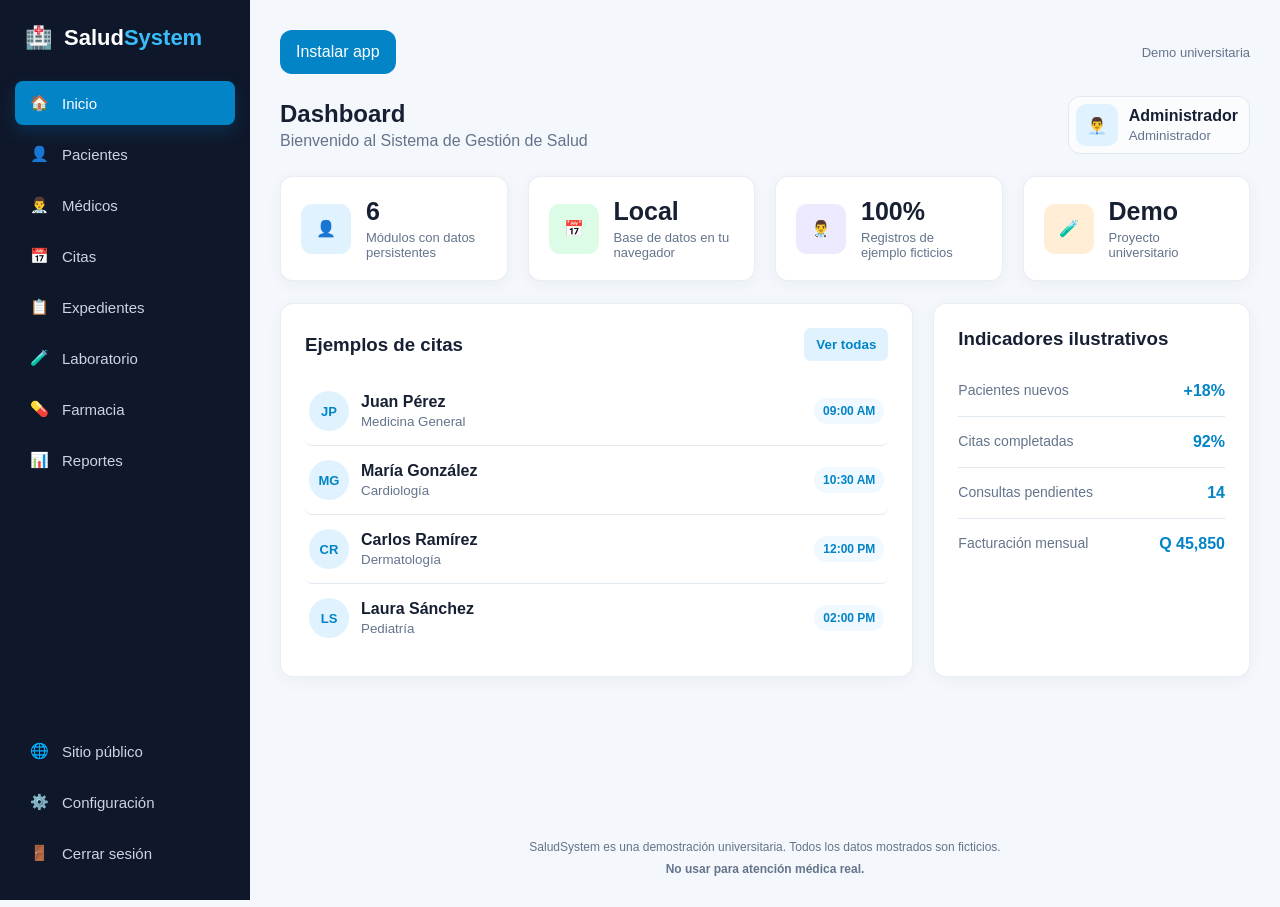
==== commit eff8e37a: "Prepara demo universitaria como PWA para celulares" ====
--- a/index.html
+++ b/index.html
@@ -7,6 +7,12 @@
     <title>Sistema de Gestión de Salud</title>
 
     <link rel="stylesheet" href="index.css">
+    <meta name="theme-color" content="#0284c7">
+    <meta name="apple-mobile-web-app-capable" content="yes">
+    <link rel="manifest" href="manifest.webmanifest">
+    <link rel="apple-touch-icon" href="assets/icon-180.png">
+    <link rel="stylesheet" href="mobile.css">
+    <script defer src="app.js"></script>
 </head>
 
 <body>
--- a/mobile.css
+++ b/mobile.css
@@ -0,0 +1,69 @@
+/* Shared mobile layout, loaded after each module's styles. */
+:root { --app-blue: #0284c7; }
+button, a, input, select, textarea { -webkit-tap-highlight-color: transparent; }
+button { touch-action: manipulation; }
+:focus-visible { outline: 3px solid #38bdf8; outline-offset: 3px; }
+.app-toolbar { display:flex; align-items:center; gap:12px; margin-bottom:22px; }
+.app-toolbar button, .install-button { border:0; border-radius:12px; padding:12px 16px; background:#0284c7; color:white; font:inherit; cursor:pointer; min-height:44px; }
+.menu-button { display:none; }
+.connection-status { font-size:13px; color:#64748b; margin-left:auto; }
+.connection-status.offline { color:#9a3412; }
+.install-help { border:0; border-radius:18px; padding:28px; max-width: min(440px, calc(100vw - 32px)); color:#1f2937; }
+.install-help::backdrop { background:#0f172a99; }
+.install-help p { line-height:1.6; margin:16px 0; }
+.install-help button { padding:12px 18px; border:0; border-radius:10px; background:#0284c7; color:white; }
+.offline-page { max-width:480px; margin:12vh auto; padding:24px; font-family:Arial,sans-serif; line-height:1.6; }
+.offline-page a, .offline-page button { display:inline-block; margin:12px 8px 0 0; padding:12px; background:#0284c7; color:white; border:0; border-radius:10px; }
+.sidebar { overflow-y:auto; }
+@media(max-width:900px) {
+ .sidebar { width:230px; }
+ .sidebar .logo span, .sidebar a span { display:inline; }
+ .main { margin-left:230px; }
+ .cards { grid-template-columns:repeat(2,minmax(0,1fr)); }
+ .dashboard-grid { grid-template-columns:minmax(0,1fr); }
+}
+@media(max-width:700px) {
+ body { background:#f4f7fb; }
+ .main { margin-left:0; padding: max(18px,env(safe-area-inset-top)) 16px 28px; min-width:0; }
+ .sidebar { width: min(290px,85vw); height:100dvh; z-index:1001; transform:translateX(-100%); transition:transform .2s ease; padding:24px 15px; }
+ .sidebar .logo span, .sidebar a span { display:inline; }
+ .sidebar a { min-height:48px; }
+ .sidebar nav { gap:4px; }
+ .sidebar-bottom { margin-top:24px; }
+ body.menu-open .sidebar { transform:translateX(0); }
+ .menu-button { display:block; }
+ .menu-shade { position:fixed; inset:0; background:#0f172a88; border:0; z-index:1000; }
+ .menu-shade[hidden] { display:none; }
+ .app-toolbar { gap:8px; flex-wrap:wrap; }
+ .connection-status { font-size:12px; }
+ .topbar { gap:12px; align-items:flex-start; margin-bottom:24px; }
+ .topbar h1,.topbar h2 { font-size:26px; letter-spacing:-.7px; }
+ .topbar p { font-size:14px; line-height:1.5; }
+ .user > div:last-child { display:none; }
+ .cards { grid-template-columns:repeat(2,minmax(0,1fr)); gap:10px; }
+ .card { padding:16px; flex-direction:column; align-items:flex-start; gap:10px; min-width:0; border:1px solid #e2e8f0; border-radius:16px; }
+ .card h3 { font-size:23px; }
+ .panel { padding:18px; border-radius:16px; min-width:0; }
+ .panel-header { gap:12px; flex-wrap:wrap; }
+ .actions,.filters { flex-direction:column; align-items:stretch; gap:12px; }
+ .search { display:flex; width:100%; min-width:0; }
+ .search input { width:100%; min-width:0; flex:1; }
+ input, select, textarea { font-size:16px!important; }
+ button,.btn-primary,.btn-cancel,.action { min-height:44px; }
+ .action { min-width:44px; }
+ .table-container { overflow-x:auto; max-width:100%; }
+ table { min-width:640px; }
+ .modal { padding:12px; }
+ .modal-content { max-height:calc(100dvh - 24px); overflow-y:auto; width:100%; }
+ .form-grid { grid-template-columns:minmax(0,1fr); }
+ .form-group.full { grid-column:auto; }
+ .modal-footer { flex-wrap:wrap; gap:10px; }
+ .site-footer { margin-left:0; width:100%; padding:20px 16px; }
+ .appointment { gap:10px; }
+ .appointment > span { flex-shrink:0; font-size:13px; }
+ .login-box { min-height:100dvh; padding:28px 22px; }
+ .login-options { flex-wrap:wrap; gap:12px; }
+}
+@media(prefers-reduced-motion:reduce) { *,*::before,*::after { animation:none!important; transition:none!important; } }
+
+.install-button[hidden] { display:none; }
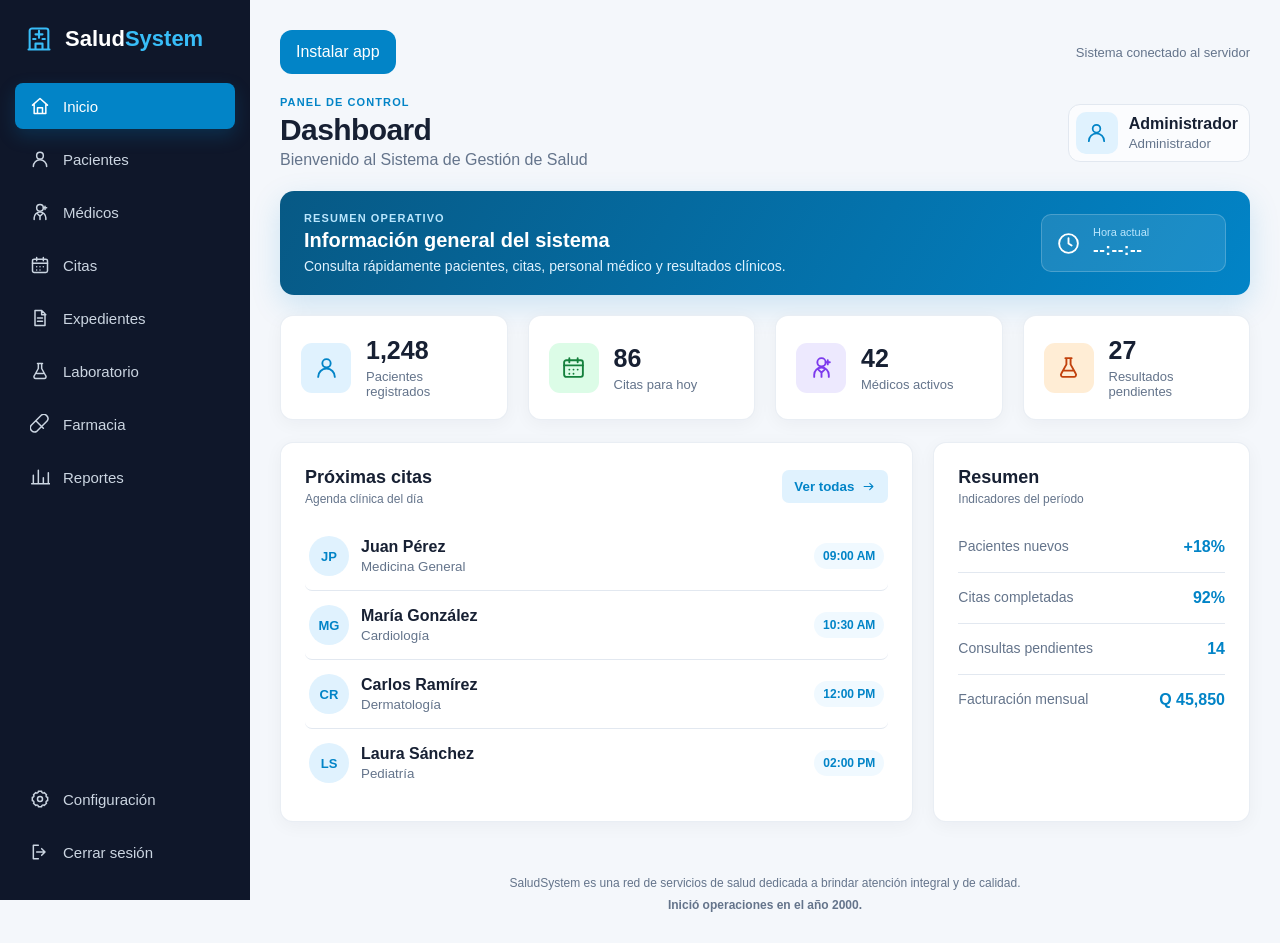
==== commit 5cc41d27: "Integra PWA movil con acceso PHP y Oracle existente" ====
--- a/index.html
+++ b/index.html
@@ -3,310 +3,125 @@
 <head>
     <meta charset="UTF-8">
     <meta name="viewport" content="width=device-width, initial-scale=1.0">
-
-    <title>Sistema de Gestión de Salud</title>
-
-    <link rel="stylesheet" href="index.css">
+    <title>Inicio | SaludSystem</title>
+    <link rel="stylesheet" href="index.css?v=2">
     <meta name="theme-color" content="#0284c7">
-    <meta name="apple-mobile-web-app-capable" content="yes">
     <link rel="manifest" href="manifest.webmanifest">
     <link rel="apple-touch-icon" href="assets/icon-180.png">
     <link rel="stylesheet" href="mobile.css">
     <script defer src="app.js"></script>
 </head>
+<body>
+    <svg class="svg-library" aria-hidden="true">
+        <symbol id="i-hospital" viewBox="0 0 24 24"><path d="M4 21V5a2 2 0 0 1 2-2h12a2 2 0 0 1 2 2v16M9 21v-5h6v5M9 8h6M12 5v6M7 12h2M15 12h2M3 21h18"/></symbol>
+        <symbol id="i-home" viewBox="0 0 24 24"><path d="m3 11 9-8 9 8M5 10v11h14V10M9 21v-7h6v7"/></symbol>
+        <symbol id="i-user" viewBox="0 0 24 24"><circle cx="12" cy="8" r="4"/><path d="M4 21a8 8 0 0 1 16 0"/></symbol>
+        <symbol id="i-doctor" viewBox="0 0 24 24"><circle cx="12" cy="7" r="4"/><path d="M5 21v-2a7 7 0 0 1 14 0v2M9 14l3 3 3-3M12 17v4M18 5v4M16 7h4"/></symbol>
+        <symbol id="i-calendar" viewBox="0 0 24 24"><rect x="3" y="5" width="18" height="16" rx="2"/><path d="M16 3v4M8 3v4M3 10h18M8 14h.01M12 14h.01M16 14h.01M8 18h.01M12 18h.01"/></symbol>
+        <symbol id="i-file" viewBox="0 0 24 24"><path d="M6 3h8l4 4v14H6zM14 3v5h5M9 12h6M9 16h6"/></symbol>
+        <symbol id="i-flask" viewBox="0 0 24 24"><path d="M9 3h6M10 3v6l-5 9a2 2 0 0 0 2 3h10a2 2 0 0 0 2-3l-5-9V3M8 15h8"/></symbol>
+        <symbol id="i-pill" viewBox="0 0 24 24"><path d="M8.5 20.5a5 5 0 0 1-7-7l12-12a5 5 0 0 1 7 7zM7 8l9 9"/></symbol>
+        <symbol id="i-chart" viewBox="0 0 24 24"><path d="M4 20V10M10 20V4M16 20v-7M22 20V7M2 20h22"/></symbol>
+        <symbol id="i-settings" viewBox="0 0 24 24"><circle cx="12" cy="12" r="3"/><path d="M19.4 15a1.7 1.7 0 0 0 .3 1.9l.1.1-2.8 2.8-.1-.1a1.7 1.7 0 0 0-1.9-.3 1.7 1.7 0 0 0-1 1.6v.2h-4V21a1.7 1.7 0 0 0-1-1.6 1.7 1.7 0 0 0-1.9.3l-.1.1L4.2 17l.1-.1a1.7 1.7 0 0 0 .3-1.9A1.7 1.7 0 0 0 3 14H2.8v-4H3a1.7 1.7 0 0 0 1.6-1 1.7 1.7 0 0 0-.3-1.9L4.2 7 7 4.2l.1.1A1.7 1.7 0 0 0 9 4.6a1.7 1.7 0 0 0 1-1.6v-.2h4V3a1.7 1.7 0 0 0 1 1.6 1.7 1.7 0 0 0 1.9-.3l.1-.1L19.8 7l-.1.1a1.7 1.7 0 0 0-.3 1.9 1.7 1.7 0 0 0 1.6 1h.2v4H21a1.7 1.7 0 0 0-1.6 1Z"/></symbol>
+        <symbol id="i-logout" viewBox="0 0 24 24"><path d="M10 4H4v16h6M14 8l4 4-4 4M8 12h10"/></symbol>
+        <symbol id="i-clock" viewBox="0 0 24 24"><circle cx="12" cy="12" r="9"/><path d="M12 7v5l3 2"/></symbol>
+        <symbol id="i-arrow" viewBox="0 0 24 24"><path d="M5 12h14M14 7l5 5-5 5"/></symbol>
+    </svg>
 
-<body>
-
-    <!-- MENÚ LATERAL -->
     <aside class="sidebar">
-
         <div class="logo">
-            🏥
+            <svg class="logo-icon"><use href="#i-hospital"/></svg>
             <span>Salud<span>System</span></span>
         </div>
-
-        <nav>
-
-            <a href="index.html" class="active">
-                🏠
-            <span>Inicio</span>
-        </a>
-
-            <a href="pacientes/pacientes.html">
-                👤
-            <span>Pacientes</span>
-        </a>
-
-        <a href="medicos/medicos.html">
-            👨‍⚕️
-            <span>Médicos</span>
-        </a>
-
-        <a href="citas/citas.html">
-            📅
-            <span>Citas</span>
-        </a>
-
-        <a href="expedientes/expedientes.html">
-            📋
-            <span>Expedientes</span>
-        </a>
-
-        <a href="laboratorio/laboratorio.html">
-            🧪
-            <span>Laboratorio</span>
-        </a>
-
-        <a href="farmacia/farmacia.html">
-            💊
-            <span>Farmacia</span>
-        </a>
-
-        <a href="reportes/reportes.html">
-            📊
-            <span>Reportes</span>
-        </a>
-        
-
-    </nav>
-
-
-        <div class="sidebar-bottom">
-
-            <a href="presentacion.html">
-                🌐
-                <span>Sitio público</span>
-            </a>
-
-            <a href="configuracion/configuracion.html">
-                ⚙️
-                 <span>Configuración</span>
-            </a>
-
-            <a href="login/login.html" id="cerrarSesion">
-                🚪
-                <span>Cerrar sesión</span>
-            </a>
-
+        <nav aria-label="Navegación principal">
+            <a href="index.html" class="active"><svg><use href="#i-home"/></svg><span>Inicio</span></a>
+            <a href="pacientes/pacientes.html"><svg><use href="#i-user"/></svg><span>Pacientes</span></a>
+            <a href="medicos/medicos.html"><svg><use href="#i-doctor"/></svg><span>Médicos</span></a>
+            <a href="citas/citas.html"><svg><use href="#i-calendar"/></svg><span>Citas</span></a>
+            <a href="expedientes/expedientes.html"><svg><use href="#i-file"/></svg><span>Expedientes</span></a>
+            <a href="laboratorio/laboratorio.html"><svg><use href="#i-flask"/></svg><span>Laboratorio</span></a>
+            <a href="farmacia/farmacia.html"><svg><use href="#i-pill"/></svg><span>Farmacia</span></a>
+            <a href="reportes/reportes.html"><svg><use href="#i-chart"/></svg><span>Reportes</span></a>
+        </nav>
+        <div class="sidebar-bottom">
+            <a href="configuracion/configuracion.html"><svg><use href="#i-settings"/></svg><span>Configuración</span></a>
+            <a href="login/login.html" id="cerrarSesion"><svg><use href="#i-logout"/></svg><span>Cerrar sesión</span></a>
         </div>
-
     </aside>
 
-
-    <!-- CONTENIDO PRINCIPAL -->
     <main class="main">
-
-        <!-- BARRA SUPERIOR -->
         <header class="topbar">
-
             <div>
-                <h2>Dashboard</h2>
+                <span class="eyebrow">Panel de control</span>
+                <h1>Dashboard</h1>
                 <p>Bienvenido al Sistema de Gestión de Salud</p>
             </div>
-
             <div class="user">
-
-                <div class="user-icon">
-                    👨‍💼
-                </div>
-
-                <div>
-                    <strong>Administrador</strong>
-                    <small>Administrador</small>
-                </div>
-
+                <div class="user-icon"><svg><use href="#i-user"/></svg></div>
+                <div><strong>Administrador</strong><small>Administrador</small></div>
             </div>
-
         </header>
 
-
-        <!-- TARJETAS -->
-        <section class="cards">
-
-            <div class="card">
-
-                <div class="card-icon blue">
-                    👤
-                </div>
-
-                <div>
-                    <h3>6</h3>
-                    <p>Módulos con datos persistentes</p>
-                </div>
-
+        <section class="welcome-strip">
+            <div>
+                <span class="welcome-label">Resumen operativo</span>
+                <h2>Información general del sistema</h2>
+                <p>Consulta rápidamente pacientes, citas, personal médico y resultados clínicos.</p>
             </div>
-
-
-            <div class="card">
-
-                <div class="card-icon green">
-                    📅
-                </div>
-
-                <div>
-                    <h3>Local</h3>
-                    <p>Base de datos en tu navegador</p>
-                </div>
-
+            <div class="current-time">
+                <svg><use href="#i-clock"/></svg>
+                <div><span>Hora actual</span><strong id="horaActual">--:--:--</strong></div>
             </div>
-
-
-            <div class="card">
-
-                <div class="card-icon purple">
-                    👨‍⚕️
-                </div>
-
-                <div>
-                    <h3>100%</h3>
-                    <p>Registros de ejemplo ficticios</p>
-                </div>
-
-            </div>
-
-
-            <div class="card">
-
-                <div class="card-icon orange">
-                    🧪
-                </div>
-
-                <div>
-                    <h3>Demo</h3>
-                    <p>Proyecto universitario</p>
-                </div>
-
-            </div>
-
         </section>
 
-
-        <!-- CONTENIDO -->
-        <section class="dashboard-grid">
-
-            <div class="panel">
-
-                <div class="panel-header">
-
-                    <h3>Ejemplos de citas</h3>
-
-                    <button>Ver todas</button>
-
-                </div>
-
-
-                <div class="appointment">
-
-                    <div class="patient">
-                        <div class="avatar">JP</div>
-
-                        <div>
-                            <strong>Juan Pérez</strong>
-                            <small>Medicina General</small>
-                        </div>
-                    </div>
-
-                    <span>09:00 AM</span>
-
-                </div>
-
-
-                <div class="appointment">
-
-                    <div class="patient">
-                        <div class="avatar">MG</div>
-
-                        <div>
-                            <strong>María González</strong>
-                            <small>Cardiología</small>
-                        </div>
-                    </div>
-
-                    <span>10:30 AM</span>
-
-                </div>
-
-
-                <div class="appointment">
-
-                    <div class="patient">
-                        <div class="avatar">CR</div>
-
-                        <div>
-                            <strong>Carlos Ramírez</strong>
-                            <small>Dermatología</small>
-                        </div>
-                    </div>
-
-                    <span>12:00 PM</span>
-
-                </div>
-
-
-                <div class="appointment">
-
-                    <div class="patient">
-                        <div class="avatar">LS</div>
-
-                        <div>
-                            <strong>Laura Sánchez</strong>
-                            <small>Pediatría</small>
-                        </div>
-                    </div>
-
-                    <span>02:00 PM</span>
-
-                </div>
-
-            </div>
-
-
-            <div class="panel">
-
-                <div class="panel-header">
-
-                    <h3>Indicadores ilustrativos</h3>
-
-                </div>
-
-                <div class="summary">
-
-                    <div>
-                        <span>Pacientes nuevos</span>
-                        <strong>+18%</strong>
-                    </div>
-
-                    <div>
-                        <span>Citas completadas</span>
-                        <strong>92%</strong>
-                    </div>
-
-                    <div>
-                        <span>Consultas pendientes</span>
-                        <strong>14</strong>
-                    </div>
-
-                    <div>
-                        <span>Facturación mensual</span>
-                        <strong>Q 45,850</strong>
-                    </div>
-
-                </div>
-
-            </div>
-
+        <section class="cards" aria-label="Indicadores principales">
+            <article class="card">
+                <div class="card-icon blue"><svg><use href="#i-user"/></svg></div>
+                <div><h3>1,248</h3><p>Pacientes registrados</p></div>
+            </article>
+            <article class="card">
+                <div class="card-icon green"><svg><use href="#i-calendar"/></svg></div>
+                <div><h3>86</h3><p>Citas para hoy</p></div>
+            </article>
+            <article class="card">
+                <div class="card-icon purple"><svg><use href="#i-doctor"/></svg></div>
+                <div><h3>42</h3><p>Médicos activos</p></div>
+            </article>
+            <article class="card">
+                <div class="card-icon orange"><svg><use href="#i-flask"/></svg></div>
+                <div><h3>27</h3><p>Resultados pendientes</p></div>
+            </article>
         </section>
 
+        <section class="dashboard-grid">
+            <article class="panel">
+                <div class="panel-header">
+                    <div><h2>Próximas citas</h2><p>Agenda clínica del día</p></div>
+                    <button type="button" id="verCitas">Ver todas <svg><use href="#i-arrow"/></svg></button>
+                </div>
+                <div class="appointment"><div class="patient"><div class="avatar">JP</div><div><strong>Juan Pérez</strong><small>Medicina General</small></div></div><span>09:00 AM</span></div>
+                <div class="appointment"><div class="patient"><div class="avatar">MG</div><div><strong>María González</strong><small>Cardiología</small></div></div><span>10:30 AM</span></div>
+                <div class="appointment"><div class="patient"><div class="avatar">CR</div><div><strong>Carlos Ramírez</strong><small>Dermatología</small></div></div><span>12:00 PM</span></div>
+                <div class="appointment"><div class="patient"><div class="avatar">LS</div><div><strong>Laura Sánchez</strong><small>Pediatría</small></div></div><span>02:00 PM</span></div>
+            </article>
+
+            <article class="panel">
+                <div class="panel-header"><div><h2>Resumen</h2><p>Indicadores del período</p></div></div>
+                <div class="summary">
+                    <div><span>Pacientes nuevos</span><strong>+18%</strong></div>
+                    <div><span>Citas completadas</span><strong>92%</strong></div>
+                    <div><span>Consultas pendientes</span><strong>14</strong></div>
+                    <div><span>Facturación mensual</span><strong>Q 45,850</strong></div>
+                </div>
+            </article>
+        </section>
     </main>
-    
+
     <footer class="site-footer">
-        <div class="container">
-            <p>SaludSystem es una demostración universitaria. Todos los datos mostrados son ficticios.</p>
-            <p><strong>No usar para atención médica real.</strong></p>
-        </div>
+        <p>SaludSystem es una red de servicios de salud dedicada a brindar atención integral y de calidad.</p>
+        <p><strong>Inició operaciones en el año 2000.</strong></p>
     </footer>
-
-    <script src="index.js"></script>
-
+    <script src="seguridad.js?v=5"></script>
+    <script src="index.js?v=2"></script>
 </body>
-</html>
+</html>
--- a/mobile.css
+++ b/mobile.css
@@ -67,3 +67,5 @@
 @media(prefers-reduced-motion:reduce) { *,*::before,*::after { animation:none!important; transition:none!important; } }
 
 .install-button[hidden] { display:none; }
+
+.sidebar a[hidden] { display:none!important; }
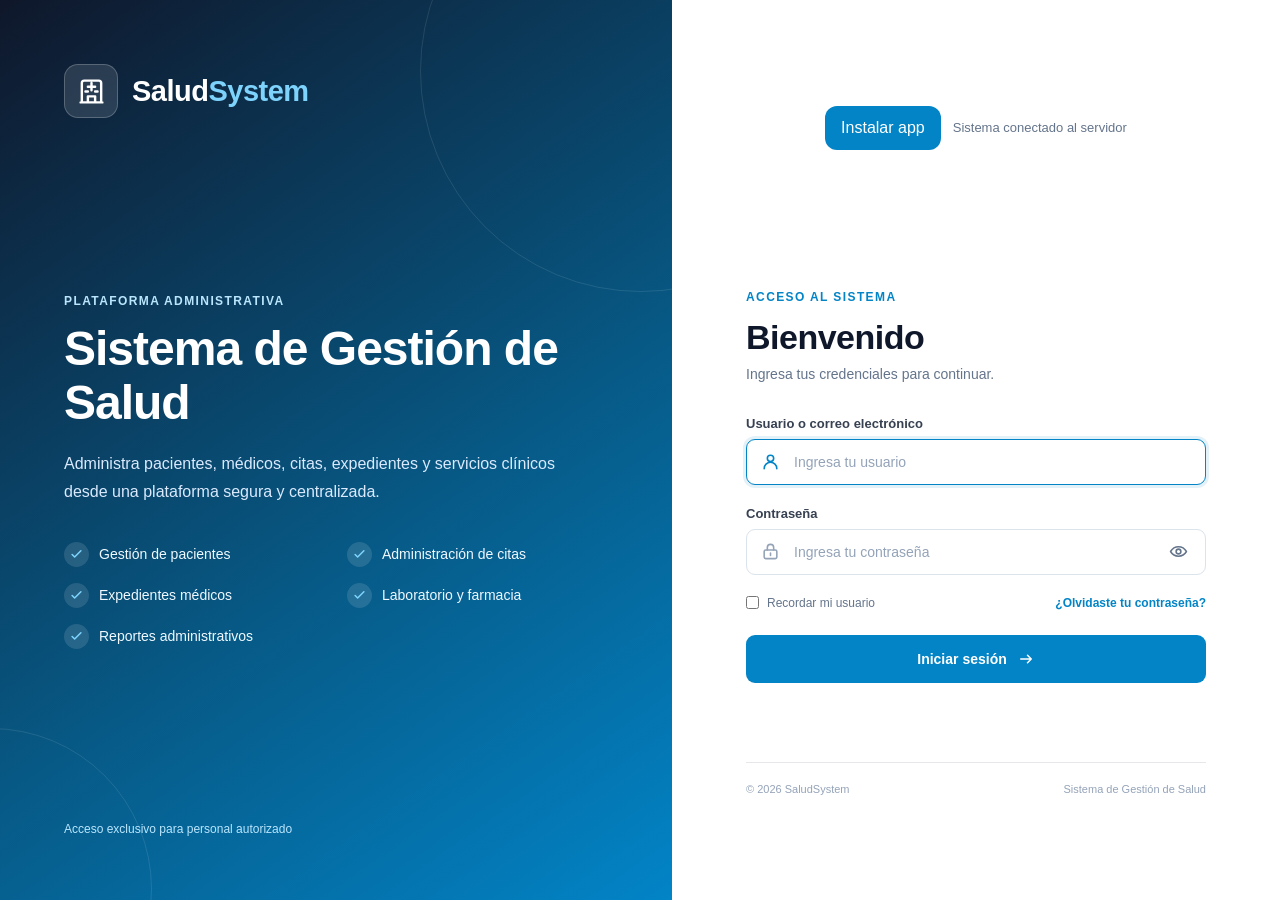
==== commit df0412ad: "prueba de acceso solo a modulos correspondientes de permiso" ====
--- a/index.html
+++ b/index.html
@@ -5,11 +5,7 @@
     <meta name="viewport" content="width=device-width, initial-scale=1.0">
     <title>Inicio | SaludSystem</title>
     <link rel="stylesheet" href="index.css?v=2">
-    <meta name="theme-color" content="#0284c7">
-    <link rel="manifest" href="manifest.webmanifest">
-    <link rel="apple-touch-icon" href="assets/icon-180.png">
-    <link rel="stylesheet" href="mobile.css">
-    <script defer src="app.js"></script>
+    <script src="seguridad.js?v=6"></script>
 </head>
 <body>
     <svg class="svg-library" aria-hidden="true">
@@ -121,7 +117,7 @@
         <p>SaludSystem es una red de servicios de salud dedicada a brindar atención integral y de calidad.</p>
         <p><strong>Inició operaciones en el año 2000.</strong></p>
     </footer>
-    <script src="seguridad.js?v=5"></script>
-    <script src="index.js?v=2"></script>
+
+    <script type="application/json" data-salud-modulo="index.js?v=6"></script>
 </body>
 </html>
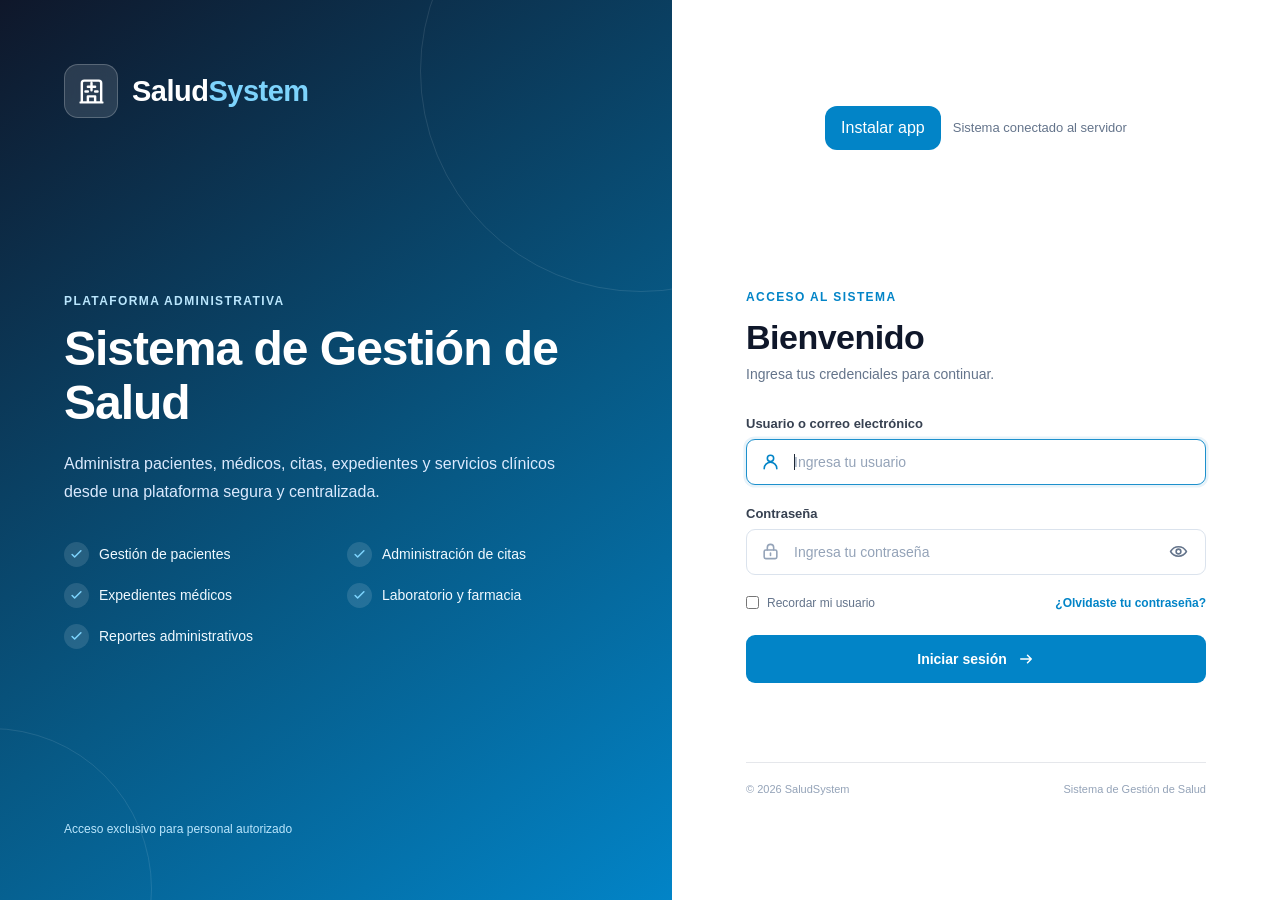
==== commit a7a2f92b: "limpieza de datos erroneos del backend" ====
--- a/index.html
+++ b/index.html
@@ -5,23 +5,25 @@
     <meta name="viewport" content="width=device-width, initial-scale=1.0">
     <title>Inicio | SaludSystem</title>
     <link rel="stylesheet" href="index.css?v=2">
-    <script src="seguridad.js?v=6"></script>
+
+<script src="datos-reales.js?v=20261016"></script>
+<script src="seguridad.js?v=20261016"></script>
 </head>
 <body>
     <svg class="svg-library" aria-hidden="true">
-        <symbol id="i-hospital" viewBox="0 0 24 24"><path d="M4 21V5a2 2 0 0 1 2-2h12a2 2 0 0 1 2 2v16M9 21v-5h6v5M9 8h6M12 5v6M7 12h2M15 12h2M3 21h18"/></symbol>
-        <symbol id="i-home" viewBox="0 0 24 24"><path d="m3 11 9-8 9 8M5 10v11h14V10M9 21v-7h6v7"/></symbol>
-        <symbol id="i-user" viewBox="0 0 24 24"><circle cx="12" cy="8" r="4"/><path d="M4 21a8 8 0 0 1 16 0"/></symbol>
-        <symbol id="i-doctor" viewBox="0 0 24 24"><circle cx="12" cy="7" r="4"/><path d="M5 21v-2a7 7 0 0 1 14 0v2M9 14l3 3 3-3M12 17v4M18 5v4M16 7h4"/></symbol>
-        <symbol id="i-calendar" viewBox="0 0 24 24"><rect x="3" y="5" width="18" height="16" rx="2"/><path d="M16 3v4M8 3v4M3 10h18M8 14h.01M12 14h.01M16 14h.01M8 18h.01M12 18h.01"/></symbol>
-        <symbol id="i-file" viewBox="0 0 24 24"><path d="M6 3h8l4 4v14H6zM14 3v5h5M9 12h6M9 16h6"/></symbol>
-        <symbol id="i-flask" viewBox="0 0 24 24"><path d="M9 3h6M10 3v6l-5 9a2 2 0 0 0 2 3h10a2 2 0 0 0 2-3l-5-9V3M8 15h8"/></symbol>
-        <symbol id="i-pill" viewBox="0 0 24 24"><path d="M8.5 20.5a5 5 0 0 1-7-7l12-12a5 5 0 0 1 7 7zM7 8l9 9"/></symbol>
-        <symbol id="i-chart" viewBox="0 0 24 24"><path d="M4 20V10M10 20V4M16 20v-7M22 20V7M2 20h22"/></symbol>
-        <symbol id="i-settings" viewBox="0 0 24 24"><circle cx="12" cy="12" r="3"/><path d="M19.4 15a1.7 1.7 0 0 0 .3 1.9l.1.1-2.8 2.8-.1-.1a1.7 1.7 0 0 0-1.9-.3 1.7 1.7 0 0 0-1 1.6v.2h-4V21a1.7 1.7 0 0 0-1-1.6 1.7 1.7 0 0 0-1.9.3l-.1.1L4.2 17l.1-.1a1.7 1.7 0 0 0 .3-1.9A1.7 1.7 0 0 0 3 14H2.8v-4H3a1.7 1.7 0 0 0 1.6-1 1.7 1.7 0 0 0-.3-1.9L4.2 7 7 4.2l.1.1A1.7 1.7 0 0 0 9 4.6a1.7 1.7 0 0 0 1-1.6v-.2h4V3a1.7 1.7 0 0 0 1 1.6 1.7 1.7 0 0 0 1.9-.3l.1-.1L19.8 7l-.1.1a1.7 1.7 0 0 0-.3 1.9 1.7 1.7 0 0 0 1.6 1h.2v4H21a1.7 1.7 0 0 0-1.6 1Z"/></symbol>
-        <symbol id="i-logout" viewBox="0 0 24 24"><path d="M10 4H4v16h6M14 8l4 4-4 4M8 12h10"/></symbol>
-        <symbol id="i-clock" viewBox="0 0 24 24"><circle cx="12" cy="12" r="9"/><path d="M12 7v5l3 2"/></symbol>
-        <symbol id="i-arrow" viewBox="0 0 24 24"><path d="M5 12h14M14 7l5 5-5 5"/></symbol>
+        <symbol id="i-hospital" viewbox="0 0 24 24"><path d="M4 21V5a2 2 0 0 1 2-2h12a2 2 0 0 1 2 2v16M9 21v-5h6v5M9 8h6M12 5v6M7 12h2M15 12h2M3 21h18"/></symbol>
+        <symbol id="i-home" viewbox="0 0 24 24"><path d="m3 11 9-8 9 8M5 10v11h14V10M9 21v-7h6v7"/></symbol>
+        <symbol id="i-user" viewbox="0 0 24 24"><circle cx="12" cy="8" r="4"/><path d="M4 21a8 8 0 0 1 16 0"/></symbol>
+        <symbol id="i-doctor" viewbox="0 0 24 24"><circle cx="12" cy="7" r="4"/><path d="M5 21v-2a7 7 0 0 1 14 0v2M9 14l3 3 3-3M12 17v4M18 5v4M16 7h4"/></symbol>
+        <symbol id="i-calendar" viewbox="0 0 24 24"><rect x="3" y="5" width="18" height="16" rx="2"/><path d="M16 3v4M8 3v4M3 10h18M8 14h.01M12 14h.01M16 14h.01M8 18h.01M12 18h.01"/></symbol>
+        <symbol id="i-file" viewbox="0 0 24 24"><path d="M6 3h8l4 4v14H6zM14 3v5h5M9 12h6M9 16h6"/></symbol>
+        <symbol id="i-flask" viewbox="0 0 24 24"><path d="M9 3h6M10 3v6l-5 9a2 2 0 0 0 2 3h10a2 2 0 0 0 2-3l-5-9V3M8 15h8"/></symbol>
+        <symbol id="i-pill" viewbox="0 0 24 24"><path d="M8.5 20.5a5 5 0 0 1-7-7l12-12a5 5 0 0 1 7 7zM7 8l9 9"/></symbol>
+        <symbol id="i-chart" viewbox="0 0 24 24"><path d="M4 20V10M10 20V4M16 20v-7M22 20V7M2 20h22"/></symbol>
+        <symbol id="i-settings" viewbox="0 0 24 24"><circle cx="12" cy="12" r="3"/><path d="M19.4 15a1.7 1.7 0 0 0 .3 1.9l.1.1-2.8 2.8-.1-.1a1.7 1.7 0 0 0-1.9-.3 1.7 1.7 0 0 0-1 1.6v.2h-4V21a1.7 1.7 0 0 0-1-1.6 1.7 1.7 0 0 0-1.9.3l-.1.1L4.2 17l.1-.1a1.7 1.7 0 0 0 .3-1.9A1.7 1.7 0 0 0 3 14H2.8v-4H3a1.7 1.7 0 0 0 1.6-1 1.7 1.7 0 0 0-.3-1.9L4.2 7 7 4.2l.1.1A1.7 1.7 0 0 0 9 4.6a1.7 1.7 0 0 0 1-1.6v-.2h4V3a1.7 1.7 0 0 0 1 1.6 1.7 1.7 0 0 0 1.9-.3l.1-.1L19.8 7l-.1.1a1.7 1.7 0 0 0-.3 1.9 1.7 1.7 0 0 0 1.6 1h.2v4H21a1.7 1.7 0 0 0-1.6 1Z"/></symbol>
+        <symbol id="i-logout" viewbox="0 0 24 24"><path d="M10 4H4v16h6M14 8l4 4-4 4M8 12h10"/></symbol>
+        <symbol id="i-clock" viewbox="0 0 24 24"><circle cx="12" cy="12" r="9"/><path d="M12 7v5l3 2"/></symbol>
+        <symbol id="i-arrow" viewbox="0 0 24 24"><path d="M5 12h14M14 7l5 5-5 5"/></symbol>
     </svg>
 
     <aside class="sidebar">
@@ -54,7 +56,7 @@
             </div>
             <div class="user">
                 <div class="user-icon"><svg><use href="#i-user"/></svg></div>
-                <div><strong>Administrador</strong><small>Administrador</small></div>
+                <div><strong>Validando sesión…</strong><small>Validando sesión…</small></div>
             </div>
         </header>
 
@@ -64,28 +66,24 @@
                 <h2>Información general del sistema</h2>
                 <p>Consulta rápidamente pacientes, citas, personal médico y resultados clínicos.</p>
             </div>
-            <div class="current-time">
-                <svg><use href="#i-clock"/></svg>
-                <div><span>Hora actual</span><strong id="horaActual">--:--:--</strong></div>
-            </div>
         </section>
 
         <section class="cards" aria-label="Indicadores principales">
-            <article class="card">
+            <article class="card" data-indicador="pacientes">
                 <div class="card-icon blue"><svg><use href="#i-user"/></svg></div>
-                <div><h3>1,248</h3><p>Pacientes registrados</p></div>
+                <div><h3>—</h3><p>Pacientes registrados</p></div>
             </article>
-            <article class="card">
+            <article class="card" data-indicador="citasHoy">
                 <div class="card-icon green"><svg><use href="#i-calendar"/></svg></div>
-                <div><h3>86</h3><p>Citas para hoy</p></div>
+                <div><h3>—</h3><p>Citas para hoy</p></div>
             </article>
-            <article class="card">
+            <article class="card" data-indicador="medicosActivos">
                 <div class="card-icon purple"><svg><use href="#i-doctor"/></svg></div>
-                <div><h3>42</h3><p>Médicos activos</p></div>
+                <div><h3>—</h3><p>Médicos activos</p></div>
             </article>
-            <article class="card">
+            <article class="card" data-indicador="resultadosPendientes">
                 <div class="card-icon orange"><svg><use href="#i-flask"/></svg></div>
-                <div><h3>27</h3><p>Resultados pendientes</p></div>
+                <div><h3>—</h3><p>Resultados pendientes</p></div>
             </article>
         </section>
 
@@ -95,29 +93,30 @@
                     <div><h2>Próximas citas</h2><p>Agenda clínica del día</p></div>
                     <button type="button" id="verCitas">Ver todas <svg><use href="#i-arrow"/></svg></button>
                 </div>
-                <div class="appointment"><div class="patient"><div class="avatar">JP</div><div><strong>Juan Pérez</strong><small>Medicina General</small></div></div><span>09:00 AM</span></div>
-                <div class="appointment"><div class="patient"><div class="avatar">MG</div><div><strong>María González</strong><small>Cardiología</small></div></div><span>10:30 AM</span></div>
-                <div class="appointment"><div class="patient"><div class="avatar">CR</div><div><strong>Carlos Ramírez</strong><small>Dermatología</small></div></div><span>12:00 PM</span></div>
-                <div class="appointment"><div class="patient"><div class="avatar">LS</div><div><strong>Laura Sánchez</strong><small>Pediatría</small></div></div><span>02:00 PM</span></div>
-            </article>
+                
+                
+                
+                
+            <div id="proximasCitas" role="status">Pendiente de consulta.</div></article>
 
             <article class="panel">
                 <div class="panel-header"><div><h2>Resumen</h2><p>Indicadores del período</p></div></div>
                 <div class="summary">
-                    <div><span>Pacientes nuevos</span><strong>+18%</strong></div>
-                    <div><span>Citas completadas</span><strong>92%</strong></div>
-                    <div><span>Consultas pendientes</span><strong>14</strong></div>
-                    <div><span>Facturación mensual</span><strong>Q 45,850</strong></div>
-                </div>
+<div><span>Pacientes registrados este mes</span><strong id="pacientesMes">—</strong></div>
+<div><span>Citas atendidas hoy</span><strong id="citasAtendidasHoy">—</strong></div>
+<div><span>Consultas abiertas</span><strong id="consultasAbiertas">—</strong></div>
+<div><span>Expedientes activos</span><strong id="expedientesActivos">—</strong></div></div>
             </article>
         </section>
     </main>
 
     <footer class="site-footer">
         <p>SaludSystem es una red de servicios de salud dedicada a brindar atención integral y de calidad.</p>
-        <p><strong>Inició operaciones en el año 2000.</strong></p>
+        <p>Información consultada desde el sistema.</p>
     </footer>
+    
+    
 
-    <script type="application/json" data-salud-modulo="index.js?v=6"></script>
+<script type="application/json" data-salud-modulo="index.js?v=20261016"></script>
 </body>
 </html>
